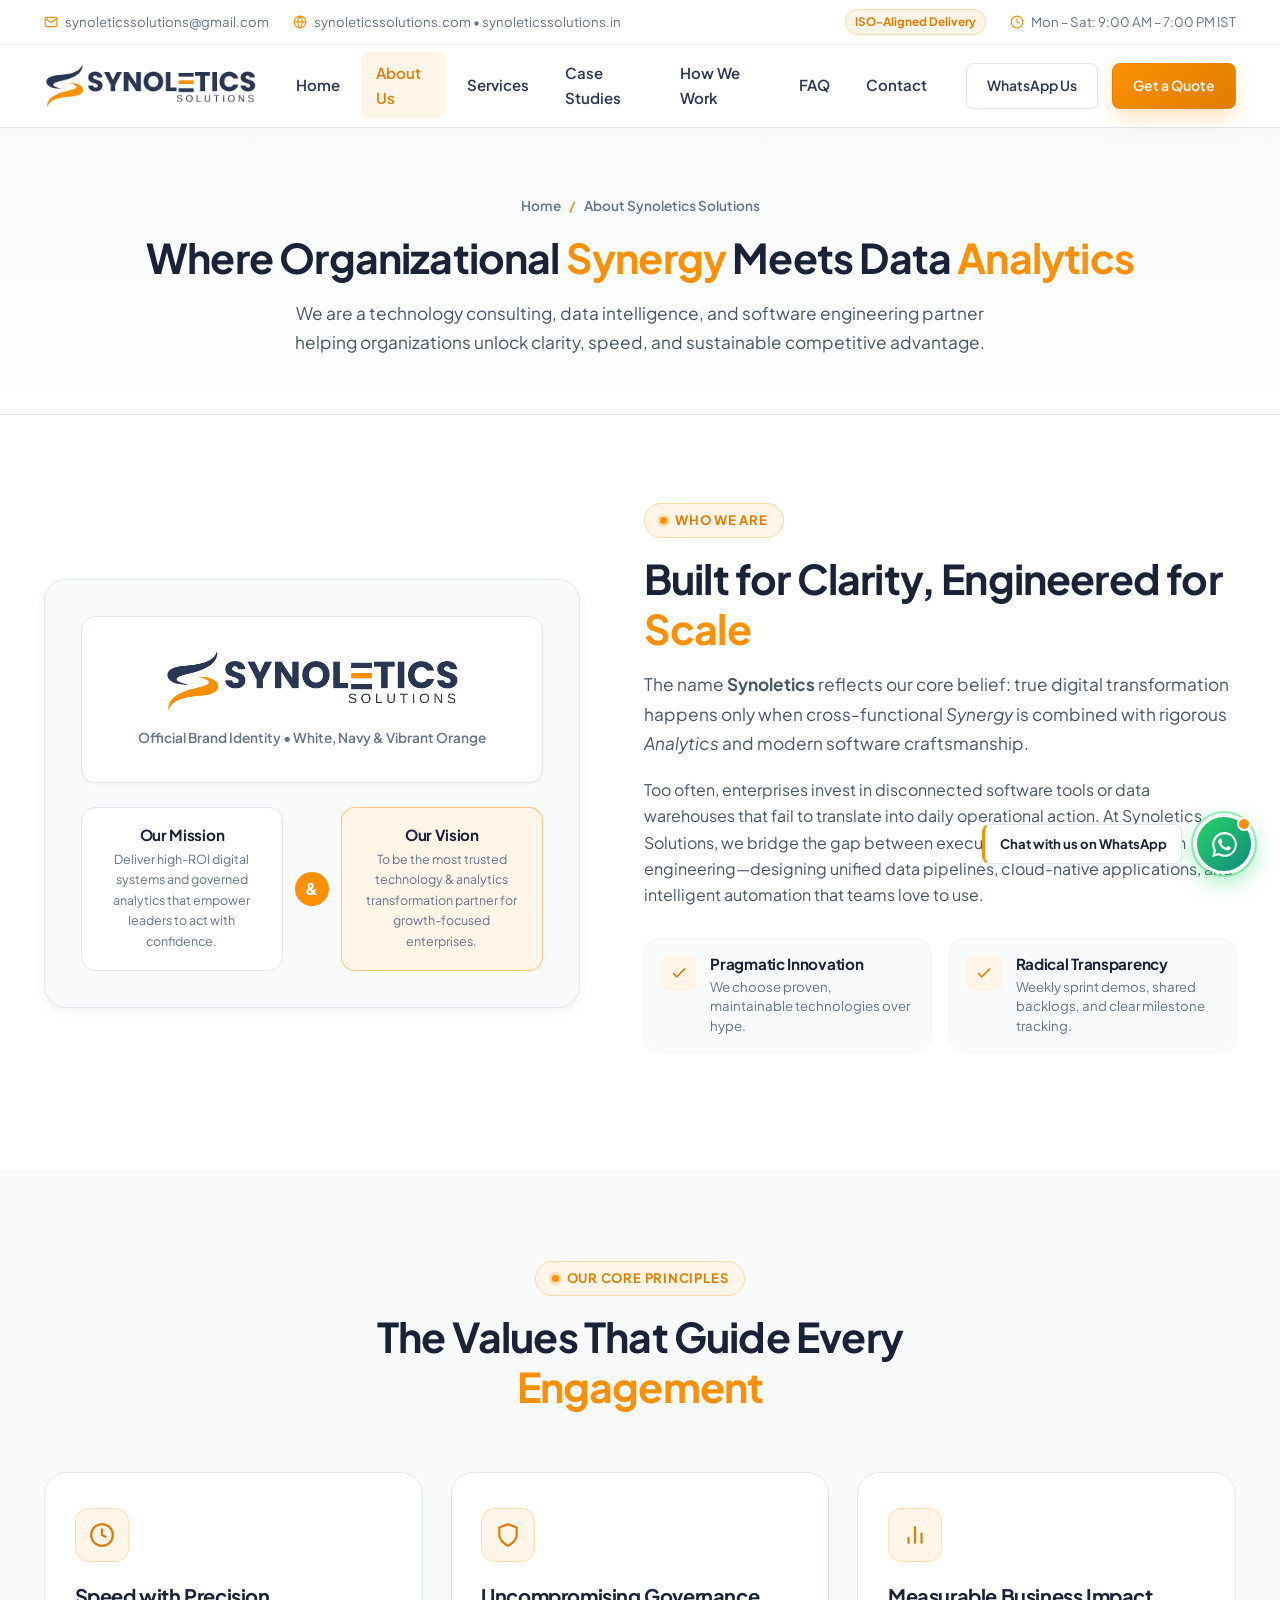
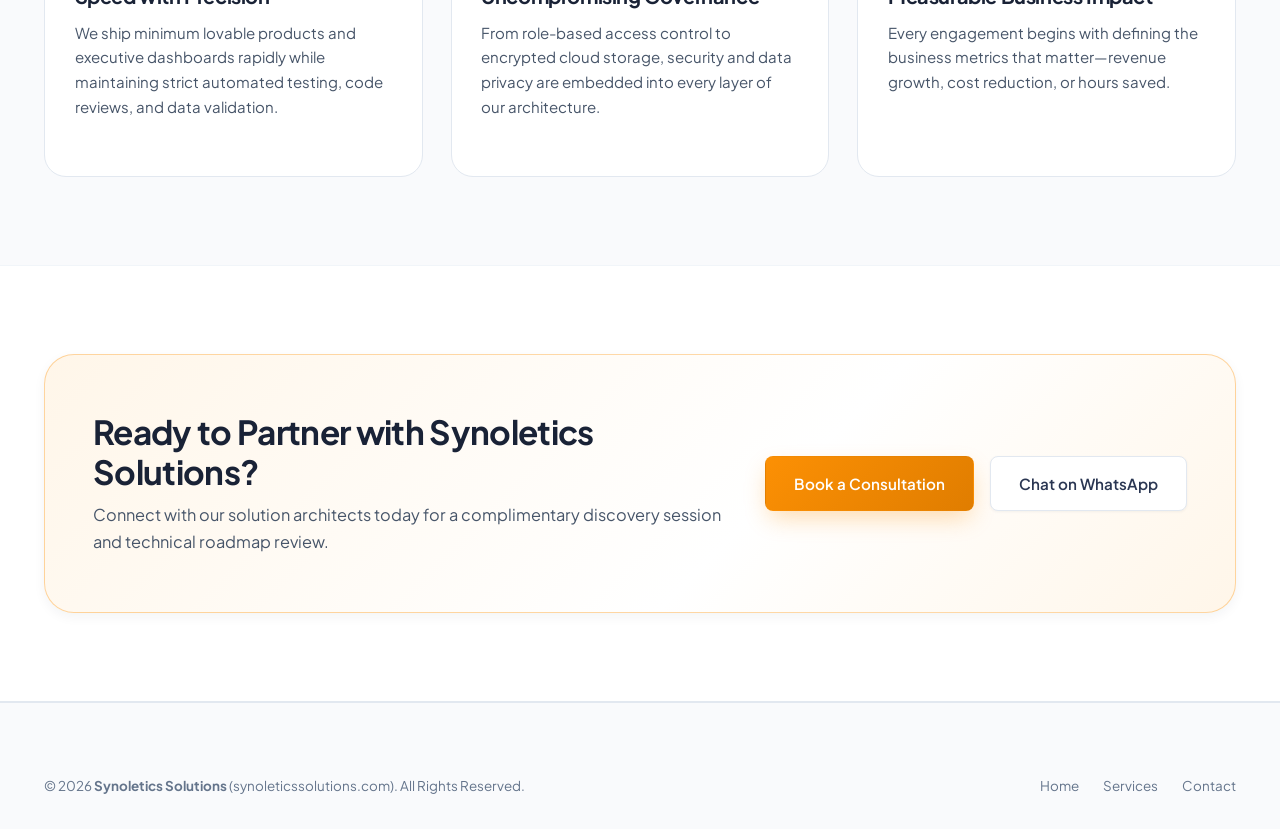
==== about.html @ 790955ee "Initial commits" ====
<!DOCTYPE html>
<html lang="en">
<head>
  <meta charset="UTF-8" />
  <meta name="viewport" content="width=device-width, initial-scale=1.0" />
  <title>About Us | Synoletics Solutions — Synergy Meets Analytics</title>
  <meta name="description" content="Learn about Synoletics Solutions, our mission, vision, core engineering values, and how we partner with enterprises for IT, Cloud, and Data Analytics transformation." />
  <link rel="icon" type="image/png" href="logo/favicon.png" />

  <link rel="preconnect" href="https://fonts.googleapis.com" />
  <link rel="preconnect" href="https://fonts.gstatic.com" crossorigin />
  <link href="https://fonts.googleapis.com/css2?family=Inter:wght@400;500;600;700&family=Plus+Jakarta+Sans:wght@600;700;800&display=swap" rel="stylesheet" />
  <link rel="stylesheet" href="css/styles.css" />
</head>
<body>

  <!-- Top Info Bar -->
  <div class="topbar">
    <div class="container topbar-inner">
      <div class="topbar-left">
        <span class="topbar-item">
          <svg viewBox="0 0 24 24" fill="none" stroke="currentColor" stroke-width="2"><path d="M4 4h16c1.1 0 2 .9 2 2v12c0 1.1-.9 2-2 2H4c-1.1 0-2-.9-2-2V6c0-1.1.9-2 2-2z"/><polyline points="22,6 12,13 2,6"/></svg>
          <a href="mailto:synoleticssolutions@gmail.com">synoleticssolutions@gmail.com</a>
        </span>
        <span class="topbar-item">
          <svg viewBox="0 0 24 24" fill="none" stroke="currentColor" stroke-width="2"><circle cx="12" cy="12" r="10"/><line x1="2" y1="12" x2="22" y2="12"/><path d="M12 2a15.3 15.3 0 0 1 4 10 15.3 15.3 0 0 1-4 10 15.3 15.3 0 0 1-4-10 15.3 15.3 0 0 1 4-10z"/></svg>
          <span>synoleticssolutions.com &bull; synoleticssolutions.in</span>
        </span>
      </div>
      <div class="topbar-right">
        <span class="topbar-badge">ISO-Aligned Delivery</span>
        <span class="topbar-item">
          <svg viewBox="0 0 24 24" fill="none" stroke="currentColor" stroke-width="2"><circle cx="12" cy="12" r="10"/><polyline points="12 6 12 12 16 14"/></svg>
          <span>Mon – Sat: 9:00 AM – 7:00 PM IST</span>
        </span>
      </div>
    </div>
  </div>

  <!-- Sticky Header -->
  <header class="site-header">
    <div class="container navbar">
      <a href="index.html" class="brand-logo" aria-label="Synoletics Solutions Home">
        <img src="logo/logo-cropped.png" alt="Synoletics Solutions Logo" />
      </a>

      <nav class="nav-menu" aria-label="Primary Navigation">
        <a href="index.html" class="nav-link">Home</a>
        <a href="about.html" class="nav-link active">About Us</a>
        <a href="services.html" class="nav-link">Services</a>
        <a href="index.html#solutions" class="nav-link">Case Studies</a>
        <a href="index.html#process" class="nav-link">How We Work</a>
        <a href="index.html#faq" class="nav-link">FAQ</a>
        <a href="contact.html" class="nav-link">Contact</a>
      </nav>

      <div class="nav-actions">
        <a href="#" data-wa-link class="btn btn-secondary btn-sm">WhatsApp Us</a>
        <a href="contact.html" class="btn btn-primary btn-sm">Get a Quote</a>
        <button class="mobile-menu-toggle" aria-label="Toggle Navigation" aria-expanded="false">
          <svg viewBox="0 0 24 24" fill="none" stroke="currentColor" stroke-width="2.2"><line x1="3" y1="6" x2="21" y2="6"/><line x1="3" y1="12" x2="21" y2="12"/><line x1="3" y1="18" x2="21" y2="18"/></svg>
        </button>
      </div>
    </div>
  </header>

  <main>
    <!-- Page Hero -->
    <section class="page-hero">
      <div class="container">
        <div class="breadcrumb">
          <a href="index.html">Home</a>
          <span class="sep">/</span>
          <span>About Synoletics Solutions</span>
        </div>
        <h1 class="section-title">Where Organizational <span class="highlight">Synergy</span> Meets Data <span class="highlight">Analytics</span></h1>
        <p class="section-subtitle" style="max-width: 720px; margin: 0 auto;">
          We are a technology consulting, data intelligence, and software engineering partner helping organizations unlock clarity, speed, and sustainable competitive advantage.
        </p>
      </div>
    </section>

    <!-- Story & Identity -->
    <section class="section">
      <div class="container about-grid">
        <div class="about-visual-box">
          <div class="about-logo-showcase">
            <img src="logo/logo-cropped.png" alt="Synoletics Solutions Official Logo" />
            <div class="about-logo-tagline">Official Brand Identity &bull; White, Navy &amp; Vibrant Orange</div>
          </div>
          <div class="synergy-equation">
            <div class="synergy-card">
              <h4>Our Mission</h4>
              <p>Deliver high-ROI digital systems and governed analytics that empower leaders to act with confidence.</p>
            </div>
            <div class="synergy-plus">&amp;</div>
            <div class="synergy-card orange-border">
              <h4>Our Vision</h4>
              <p>To be the most trusted technology &amp; analytics transformation partner for growth-focused enterprises.</p>
            </div>
          </div>
        </div>

        <div>
          <span class="eyebrow">Who We Are</span>
          <h2 class="section-title">Built for Clarity, Engineered for <span class="highlight">Scale</span></h2>
          <p class="section-subtitle" style="margin-bottom: 1.15rem;">
            The name <strong>Synoletics</strong> reflects our core belief: true digital transformation happens only when cross-functional <em>Synergy</em> is combined with rigorous <em>Analytics</em> and modern software craftsmanship.
          </p>
          <p style="margin-bottom: 1.5rem;">
            Too often, enterprises invest in disconnected software tools or data warehouses that fail to translate into daily operational action. At Synoletics Solutions, we bridge the gap between executive strategy and hands-on engineering—designing unified data pipelines, cloud-native applications, and intelligent automation that teams love to use.
          </p>

          <div class="about-pillars">
            <div class="pillar-item">
              <div class="pillar-icon">
                <svg viewBox="0 0 24 24" fill="none" stroke="currentColor" stroke-width="2.2"><polyline points="20 6 9 17 4 12"/></svg>
              </div>
              <div>
                <h4>Pragmatic Innovation</h4>
                <p>We choose proven, maintainable technologies over hype.</p>
              </div>
            </div>
            <div class="pillar-item">
              <div class="pillar-icon">
                <svg viewBox="0 0 24 24" fill="none" stroke="currentColor" stroke-width="2.2"><polyline points="20 6 9 17 4 12"/></svg>
              </div>
              <div>
                <h4>Radical Transparency</h4>
                <p>Weekly sprint demos, shared backlogs, and clear milestone tracking.</p>
              </div>
            </div>
          </div>
        </div>
      </div>
    </section>

    <!-- Core Values Grid -->
    <section class="section section-alt">
      <div class="container">
        <div class="section-header">
          <span class="eyebrow">Our Core Principles</span>
          <h2 class="section-title">The Values That Guide Every <span class="highlight">Engagement</span></h2>
        </div>

        <div class="services-grid">
          <div class="service-card">
            <div>
              <div class="service-icon">
                <svg viewBox="0 0 24 24" fill="none" stroke="currentColor" stroke-width="2"><circle cx="12" cy="12" r="10"/><polyline points="12 6 12 12 16 14"/></svg>
              </div>
              <h3>Speed with Precision</h3>
              <p>We ship minimum lovable products and executive dashboards rapidly while maintaining strict automated testing, code reviews, and data validation.</p>
            </div>
          </div>

          <div class="service-card">
            <div>
              <div class="service-icon">
                <svg viewBox="0 0 24 24" fill="none" stroke="currentColor" stroke-width="2"><path d="M12 22s8-4 8-10V5l-8-3-8 3v7c0 6 8 10 8 10z"/></svg>
              </div>
              <h3>Uncompromising Governance</h3>
              <p>From role-based access control to encrypted cloud storage, security and data privacy are embedded into every layer of our architecture.</p>
            </div>
          </div>

          <div class="service-card">
            <div>
              <div class="service-icon">
                <svg viewBox="0 0 24 24" fill="none" stroke="currentColor" stroke-width="2"><line x1="18" y1="20" x2="18" y2="10"/><line x1="12" y1="20" x2="12" y2="4"/><line x1="6" y1="20" x2="6" y2="14"/></svg>
              </div>
              <h3>Measurable Business Impact</h3>
              <p>Every engagement begins with defining the business metrics that matter—revenue growth, cost reduction, or hours saved.</p>
            </div>
          </div>
        </div>
      </div>
    </section>

    <!-- CTA Banner -->
    <section class="section">
      <div class="container">
        <div class="cta-banner">
          <div class="cta-banner-content">
            <h2>Ready to Partner with Synoletics Solutions?</h2>
            <p>Connect with our solution architects today for a complimentary discovery session and technical roadmap review.</p>
          </div>
          <div class="cta-banner-buttons">
            <a href="contact.html" class="btn btn-primary">Book a Consultation</a>
            <a href="#" data-wa-link class="btn btn-secondary">Chat on WhatsApp</a>
          </div>
        </div>
      </div>
    </section>
  </main>

  <!-- Footer -->
  <footer class="site-footer">
    <div class="container">
      <div class="footer-bottom" style="padding-top: 0;">
        <div>&copy; 2026 <strong>Synoletics Solutions</strong> (synoleticssolutions.com). All Rights Reserved.</div>
        <div class="footer-bottom-links">
          <a href="index.html">Home</a>
          <a href="services.html">Services</a>
          <a href="contact.html">Contact</a>
        </div>
      </div>
    </div>
  </footer>

  <!-- Floating WhatsApp Widget -->
  <div class="whatsapp-float-wrapper" aria-label="WhatsApp Live Support">
    <div id="waChatCard" class="wa-chat-card" role="dialog" aria-label="Chat with Synoletics Solutions on WhatsApp">
      <div class="wa-card-header">
        <div class="wa-card-brand">
          <div class="wa-avatar">SS</div>
          <div>
            <strong>Synoletics Solutions</strong>
            <span>Typically replies within minutes</span>
          </div>
        </div>
        <button id="waCloseBtn" class="wa-close-btn" type="button" aria-label="Close WhatsApp Popup">&times;</button>
      </div>
      <div class="wa-card-body">
        <div class="wa-msg-bubble">
          Hi there! &#128075; Want to learn more about Synoletics Solutions or discuss a project? Send us a message below!
          <span>Solutions Desk &bull; Online</span>
        </div>
        <div class="wa-quick-input">
          <input id="waQuickInput" type="text" placeholder="Type your message..." aria-label="WhatsApp Message" />
          <button id="waSendBtn" class="wa-send-btn" type="button">Send</button>
        </div>
      </div>
    </div>
    <div class="wa-button-row">
      <span class="wa-tooltip">Chat with us on WhatsApp</span>
      <button id="waFabBtn" class="whatsapp-fab" type="button" aria-label="Open WhatsApp Chat">
        <span class="wa-orange-dot"></span>
        <svg viewBox="0 0 32 32" xmlns="http://www.w3.org/2000/svg">
          <path d="M16.004 3.2c-7.07 0-12.8 5.73-12.8 12.8 0 2.257.59 4.46 1.71 6.404L3.2 28.8l6.56-1.72a12.74 12.74 0 0 0 6.244 1.624h.005c7.068 0 12.795-5.73 12.795-12.8 0-3.42-1.332-6.635-3.75-9.054A12.715 12.715 0 0 0 16.004 3.2zm0 23.344h-.004a10.58 10.58 0 0 1-5.394-1.477l-.387-.23-3.892 1.02 1.038-3.794-.252-.4a10.57 10.57 0 0 1-1.626-5.663c0-5.853 4.763-10.616 10.62-10.616 2.836 0 5.502 1.105 7.506 3.11a10.55 10.55 0 0 1 3.11 7.506c0 5.855-4.764 10.618-10.719 10.544zm5.824-7.95c-.318-.16-1.888-.932-2.18-1.038-.293-.107-.506-.16-.72.16-.212.32-.824 1.038-1.01 1.252-.186.213-.372.24-.69.08-.32-.16-1.347-.496-2.566-1.583-.948-.846-1.588-1.89-1.775-2.21-.186-.32-.02-.492.14-.65.144-.143.32-.373.48-.56.16-.186.212-.32.32-.532.106-.213.053-.4-.027-.56-.08-.16-.72-1.732-.985-2.37-.26-.624-.524-.54-.72-.55l-.612-.01c-.213 0-.56.08-.852.4-.292.32-1.117 1.092-1.117 2.664s1.144 3.09 1.304 3.303c.16.213 2.252 3.438 5.455 4.82.762.33 1.357.526 1.82.673.765.243 1.462.208 2.012.126.614-.092 1.888-.772 2.154-1.518.266-.746.266-1.385.186-1.518-.08-.133-.292-.213-.61-.373z"/>
        </svg>
      </button>
    </div>
  </div>

  <script src="js/main.js"></script>
</body>
</html>
---- css/styles.css ----
/* ==========================================================================
   SYNOLETICS SOLUTIONS — Enterprise Website Stylesheet
   Color Theme: White Dominant (#FFFFFF / #F8FAFC) + Logo Orange (#FC9004)
                + Brand Navy (#2A3652)
   ========================================================================== */

:root {
  /* Brand Colors extracted directly from Synoletics Solutions Logo */
  --brand-orange: #FC9004;
  --brand-orange-dark: #E07D00;
  --brand-orange-deep: #C66B00;
  --brand-orange-light: #FFF6E9;
  --brand-orange-soft: #FFEDD5;
  --brand-orange-glow: rgba(252, 144, 4, 0.18);

  --brand-navy: #2A3652;
  --brand-navy-dark: #192236;
  --brand-navy-light: #3D4D70;

  /* Base White & Neutral Surfaces (White covers major part) */
  --bg-white: #FFFFFF;
  --bg-offwhite: #F9FAFC;
  --bg-warm-white: #FFFCF8;
  --bg-surface: #F3F6FA;

  /* Text Hierarchy */
  --text-heading: #1E293B;
  --text-body: #475569;
  --text-muted: #64748B;
  --text-light: #94A3B8;

  /* Borders & Shadows */
  --border-light: #E2E8F0;
  --border-subtle: #F1F5F9;
  --border-orange: rgba(252, 144, 4, 0.35);

  --shadow-xs: 0 1px 3px rgba(25, 34, 54, 0.05);
  --shadow-sm: 0 4px 12px rgba(25, 34, 54, 0.05);
  --shadow-md: 0 12px 28px -6px rgba(25, 34, 54, 0.08);
  --shadow-lg: 0 20px 44px -10px rgba(25, 34, 54, 0.12);
  --shadow-orange: 0 10px 25px -4px rgba(252, 144, 4, 0.32);

  /* Layout & Radius */
  --container-width: 1240px;
  --radius-sm: 8px;
  --radius-md: 14px;
  --radius-lg: 22px;
  --radius-xl: 30px;
  --radius-full: 9999px;

  /* Transitions */
  --transition-fast: 0.2s cubic-bezier(0.4, 0, 0.2, 1);
  --transition-smooth: 0.35s cubic-bezier(0.16, 1, 0.3, 1);
}

/* ==========================================================================
   1. RESET & BASE TYPOGRAPHY
   ========================================================================== */
*, *::before, *::after {
  box-sizing: border-box;
  margin: 0;
  padding: 0;
}

html {
  scroll-behavior: smooth;
  font-size: 16px;
  -webkit-font-smoothing: antialiased;
  -moz-osx-font-smoothing: grayscale;
}

body {
  font-family: 'Plus Jakarta Sans', 'Inter', -apple-system, BlinkMacSystemFont, 'Segoe UI', Roboto, sans-serif;
  background-color: var(--bg-white);
  color: var(--text-body);
  line-height: 1.65;
  overflow-x: hidden;
}

h1, h2, h3, h4, h5, h6 {
  color: var(--brand-navy-dark);
  font-weight: 700;
  line-height: 1.22;
  letter-spacing: -0.02em;
}

a {
  color: inherit;
  text-decoration: none;
  transition: color var(--transition-fast);
}

ul {
  list-style: none;
}

img {
  max-width: 100%;
  height: auto;
  display: block;
}

button, input, select, textarea {
  font-family: inherit;
  font-size: inherit;
}

.container {
  width: 100%;
  max-width: var(--container-width);
  margin: 0 auto;
  padding: 0 1.5rem;
}

.section {
  padding: 5.5rem 0;
  position: relative;
}

.section-alt {
  background-color: var(--bg-offwhite);
  border-top: 1px solid var(--border-subtle);
  border-bottom: 1px solid var(--border-subtle);
}

.section-warm {
  background: linear-gradient(180deg, var(--bg-white) 0%, var(--bg-warm-white) 50%, var(--bg-white) 100%);
}

/* Section Headers */
.section-header {
  max-width: 720px;
  margin: 0 auto 3.75rem;
  text-align: center;
}

.section-header.left-align {
  margin-left: 0;
  text-align: left;
}

.eyebrow {
  display: inline-flex;
  align-items: center;
  gap: 0.5rem;
  padding: 0.38rem 0.95rem;
  background-color: var(--brand-orange-light);
  color: var(--brand-orange-dark);
  border: 1px solid rgba(252, 144, 4, 0.28);
  border-radius: var(--radius-full);
  font-size: 0.8125rem;
  font-weight: 700;
  text-transform: uppercase;
  letter-spacing: 0.06em;
  margin-bottom: 1rem;
}

.eyebrow::before {
  content: '';
  width: 7px;
  height: 7px;
  border-radius: 50%;
  background-color: var(--brand-orange);
  box-shadow: 0 0 0 3px rgba(252, 144, 4, 0.25);
}

.section-title {
  font-size: clamp(1.85rem, 3.2vw, 2.65rem);
  color: var(--brand-navy-dark);
  margin-bottom: 1rem;
}

.section-title .highlight {
  color: var(--brand-orange);
  position: relative;
  display: inline-block;
}

.section-subtitle {
  font-size: 1.08rem;
  color: var(--text-body);
  line-height: 1.7;
}

/* ==========================================================================
   2. BUTTONS & INTERACTIVE ELEMENTS
   ========================================================================== */
.btn {
  display: inline-flex;
  align-items: center;
  justify-content: center;
  gap: 0.6rem;
  padding: 0.875rem 1.75rem;
  font-size: 0.95rem;
  font-weight: 600;
  border-radius: var(--radius-sm);
  border: 1.5px solid transparent;
  cursor: pointer;
  transition: all var(--transition-fast);
  white-space: nowrap;
}

.btn svg {
  width: 18px;
  height: 18px;
  transition: transform var(--transition-fast);
}

.btn:hover svg {
  transform: translateX(3px);
}

.btn-primary {
  background: linear-gradient(135deg, var(--brand-orange) 0%, var(--brand-orange-dark) 100%);
  color: #FFFFFF;
  box-shadow: var(--shadow-orange);
}

.btn-primary:hover {
  background: linear-gradient(135deg, var(--brand-orange-dark) 0%, var(--brand-orange-deep) 100%);
  transform: translateY(-2px);
  box-shadow: 0 14px 28px -5px rgba(252, 144, 4, 0.42);
}

.btn-secondary {
  background-color: var(--bg-white);
  color: var(--brand-navy);
  border-color: var(--border-light);
  box-shadow: var(--shadow-xs);
}

.btn-secondary:hover {
  border-color: var(--brand-orange);
  color: var(--brand-orange-dark);
  background-color: var(--brand-orange-light);
  transform: translateY(-2px);
}

.btn-navy {
  background-color: var(--brand-navy);
  color: #FFFFFF;
}

.btn-navy:hover {
  background-color: var(--brand-navy-dark);
  transform: translateY(-2px);
  box-shadow: var(--shadow-md);
}

.btn-outline-orange {
  background-color: transparent;
  color: var(--brand-orange-dark);
  border-color: var(--brand-orange);
}

.btn-outline-orange:hover {
  background-color: var(--brand-orange);
  color: #FFFFFF;
}

.btn-sm {
  padding: 0.65rem 1.25rem;
  font-size: 0.875rem;
}

/* ==========================================================================
   3. TOP INFO BAR & STICKY NAVBAR
   ========================================================================== */
.topbar {
  background-color: var(--bg-white);
  border-bottom: 1px solid var(--border-subtle);
  font-size: 0.825rem;
  color: var(--text-muted);
  padding: 0.55rem 0;
}

.topbar-inner {
  display: flex;
  align-items: center;
  justify-content: space-between;
  flex-wrap: wrap;
  gap: 0.75rem;
}

.topbar-left, .topbar-right {
  display: flex;
  align-items: center;
  gap: 1.5rem;
}

.topbar-item {
  display: inline-flex;
  align-items: center;
  gap: 0.45rem;
}

.topbar-item svg {
  width: 14px;
  height: 14px;
  color: var(--brand-orange);
  flex-shrink: 0;
}

.topbar-item a:hover {
  color: var(--brand-orange-dark);
}

.topbar-badge {
  background-color: var(--brand-orange-light);
  color: var(--brand-orange-dark);
  font-weight: 700;
  font-size: 0.73rem;
  padding: 0.15rem 0.55rem;
  border-radius: var(--radius-full);
  border: 1px solid rgba(252, 144, 4, 0.25);
}

/* Main Header */
.site-header {
  position: sticky;
  top: 0;
  z-index: 1000;
  background-color: rgba(255, 255, 255, 0.94);
  backdrop-filter: blur(14px);
  -webkit-backdrop-filter: blur(14px);
  border-bottom: 1px solid var(--border-light);
  transition: all var(--transition-fast);
}

.site-header.scrolled {
  box-shadow: var(--shadow-sm);
  background-color: rgba(255, 255, 255, 0.98);
}

.navbar {
  display: flex;
  align-items: center;
  justify-content: space-between;
  height: 82px;
  gap: 1.5rem;
}

.brand-logo {
  display: inline-flex;
  align-items: center;
  flex-shrink: 0;
}

.brand-logo img {
  height: 46px;
  width: auto;
  object-fit: contain;
}

.nav-menu {
  display: flex;
  align-items: center;
  gap: 0.35rem;
}

.nav-link {
  padding: 0.55rem 0.95rem;
  font-size: 0.94rem;
  font-weight: 600;
  color: var(--brand-navy);
  border-radius: var(--radius-sm);
  position: relative;
  transition: all var(--transition-fast);
}

.nav-link:hover,
.nav-link.active {
  color: var(--brand-orange-dark);
  background-color: var(--brand-orange-light);
}

.nav-actions {
  display: flex;
  align-items: center;
  gap: 0.85rem;
}

.mobile-menu-toggle {
  display: none;
  background: var(--bg-offwhite);
  border: 1px solid var(--border-light);
  border-radius: var(--radius-sm);
  padding: 0.55rem;
  cursor: pointer;
  color: var(--brand-navy);
}

.mobile-menu-toggle svg {
  width: 24px;
  height: 24px;
  display: block;
}

/* ==========================================================================
   4. HERO SECTION (WHITE MAJOR + ORANGE ACCENTS)
   ========================================================================== */
.hero {
  position: relative;
  padding: 4.75rem 0 5.5rem;
  background-color: var(--bg-white);
  overflow: hidden;
}

/* Subtle architectural grid and warm orange glow on white canvas */
.hero::before {
  content: '';
  position: absolute;
  top: -140px;
  right: -120px;
  width: 580px;
  height: 580px;
  border-radius: 50%;
  background: radial-gradient(circle, rgba(252, 144, 4, 0.11) 0%, rgba(252, 144, 4, 0.03) 48%, transparent 70%);
  pointer-events: none;
}

.hero::after {
  content: '';
  position: absolute;
  bottom: -160px;
  left: -120px;
  width: 480px;
  height: 480px;
  border-radius: 50%;
  background: radial-gradient(circle, rgba(42, 54, 82, 0.04) 0%, transparent 70%);
  pointer-events: none;
}

.hero-grid {
  display: grid;
  grid-template-columns: 1.08fr 0.92fr;
  gap: 3.5rem;
  align-items: center;
  position: relative;
  z-index: 1;
}

.hero-title {
  font-size: clamp(2.25rem, 4.2vw, 3.45rem);
  font-weight: 800;
  color: var(--brand-navy-dark);
  line-height: 1.15;
  margin-bottom: 1.35rem;
}

.hero-title .text-orange {
  color: var(--brand-orange);
  position: relative;
}

.hero-title .text-orange::after {
  content: '';
  position: absolute;
  left: 0;
  bottom: 4px;
  width: 100%;
  height: 8px;
  background-color: rgba(252, 144, 4, 0.18);
  z-index: -1;
  border-radius: 4px;
}

.hero-description {
  font-size: 1.125rem;
  color: var(--text-body);
  margin-bottom: 2rem;
  max-width: 590px;
}

.hero-cta-group {
  display: flex;
  align-items: center;
  flex-wrap: wrap;
  gap: 1rem;
  margin-bottom: 2.5rem;
}

.hero-trust-row {
  display: grid;
  grid-template-columns: repeat(3, 1fr);
  gap: 1.25rem;
  padding-top: 1.85rem;
  border-top: 1px solid var(--border-light);
}

.hero-stat-item {
  display: flex;
  flex-direction: column;
}

.hero-stat-number {
  font-size: 1.65rem;
  font-weight: 800;
  color: var(--brand-navy-dark);
  line-height: 1.2;
}

.hero-stat-number span {
  color: var(--brand-orange);
}

.hero-stat-label {
  font-size: 0.83rem;
  color: var(--text-muted);
  font-weight: 500;
  margin-top: 0.2rem;
}

/* Hero Visual Showcase (Interactive Enterprise Analytics Card) */
.hero-visual {
  position: relative;
}

.dashboard-showcase {
  background: var(--bg-white);
  border: 1px solid var(--border-light);
  border-radius: var(--radius-lg);
  padding: 1.6rem;
  box-shadow: var(--shadow-lg);
  position: relative;
}

.dashboard-showcase::before {
  content: '';
  position: absolute;
  top: 0;
  left: 24px;
  right: 24px;
  height: 4px;
  background: linear-gradient(90deg, var(--brand-orange), var(--brand-navy));
  border-radius: 0 0 4px 4px;
}

.dash-header {
  display: flex;
  align-items: center;
  justify-content: space-between;
  padding-bottom: 1.1rem;
  margin-bottom: 1.25rem;
  border-bottom: 1px solid var(--border-subtle);
}

.dash-window-dots {
  display: flex;
  align-items: center;
  gap: 6px;
}

.dash-window-dots span {
  width: 10px;
  height: 10px;
  border-radius: 50%;
}

.dash-window-dots span:nth-child(1) { background: #FC9004; }
.dash-window-dots span:nth-child(2) { background: #CBD5E1; }
.dash-window-dots span:nth-child(3) { background: #2A3652; }

.dash-status {
  display: inline-flex;
  align-items: center;
  gap: 0.4rem;
  font-size: 0.76rem;
  font-weight: 600;
  color: #15803D;
  background: #F0FDF4;
  border: 1px solid #BBF7D0;
  padding: 0.22rem 0.65rem;
  border-radius: var(--radius-full);
}

.dash-status::before {
  content: '';
  width: 6px;
  height: 6px;
  border-radius: 50%;
  background: #22C55E;
}

.dash-kpi-grid {
  display: grid;
  grid-template-columns: repeat(2, 1fr);
  gap: 0.9rem;
  margin-bottom: 1.2rem;
}

.dash-kpi-card {
  background: var(--bg-offwhite);
  border: 1px solid var(--border-subtle);
  border-radius: var(--radius-md);
  padding: 1rem;
  transition: border-color var(--transition-fast);
}

.dash-kpi-card:hover {
  border-color: var(--brand-orange);
}

.dash-kpi-label {
  font-size: 0.76rem;
  color: var(--text-muted);
  font-weight: 600;
  margin-bottom: 0.35rem;
}

.dash-kpi-val {
  font-size: 1.35rem;
  font-weight: 800;
  color: var(--brand-navy-dark);
  display: flex;
  align-items: baseline;
  justify-content: space-between;
}

.dash-kpi-trend {
  font-size: 0.75rem;
  font-weight: 700;
  color: var(--brand-orange-dark);
  background: var(--brand-orange-light);
  padding: 0.15rem 0.45rem;
  border-radius: 6px;
}

.dash-chart-box {
  background: var(--bg-offwhite);
  border: 1px solid var(--border-subtle);
  border-radius: var(--radius-md);
  padding: 1.15rem;
  margin-bottom: 1rem;
}

.dash-chart-top {
  display: flex;
  justify-content: space-between;
  align-items: center;
  margin-bottom: 0.9rem;
}

.dash-chart-title {
  font-size: 0.84rem;
  font-weight: 700;
  color: var(--brand-navy);
}

.dash-bars {
  display: grid;
  grid-template-columns: repeat(7, 1fr);
  gap: 0.55rem;
  align-items: end;
  height: 112px;
  padding-top: 0.5rem;
}

.dash-bar-col {
  display: flex;
  flex-direction: column;
  align-items: center;
  gap: 0.35rem;
  height: 100%;
  justify-content: flex-end;
}

.dash-bar {
  width: 100%;
  border-radius: 6px 6px 2px 2px;
  background: #DCE3EE;
  transition: height 0.6s ease, background 0.3s ease;
}

.dash-bar.active {
  background: linear-gradient(180deg, var(--brand-orange) 0%, var(--brand-orange-dark) 100%);
  box-shadow: 0 4px 12px rgba(252, 144, 4, 0.3);
}

.dash-bar.navy {
  background: var(--brand-navy);
}

.dash-bar-day {
  font-size: 0.68rem;
  color: var(--text-muted);
  font-weight: 600;
}

.dash-modules {
  display: flex;
  gap: 0.6rem;
  flex-wrap: wrap;
}

.dash-pill {
  display: inline-flex;
  align-items: center;
  gap: 0.4rem;
  font-size: 0.76rem;
  font-weight: 600;
  padding: 0.38rem 0.75rem;
  border-radius: var(--radius-full);
  background: var(--bg-white);
  border: 1px solid var(--border-light);
  color: var(--brand-navy);
}

.dash-pill span {
  width: 7px;
  height: 7px;
  border-radius: 50%;
  background: var(--brand-orange);
}

/* Floating Accent Badge on Hero Card */
.hero-floating-badge {
  position: absolute;
  bottom: -18px;
  left: -22px;
  background: var(--bg-white);
  border: 1px solid var(--border-light);
  border-left: 4px solid var(--brand-orange);
  border-radius: var(--radius-md);
  padding: 0.85rem 1.15rem;
  box-shadow: var(--shadow-md);
  display: flex;
  align-items: center;
  gap: 0.8rem;
}

.hero-floating-icon {
  width: 40px;
  height: 40px;
  border-radius: 10px;
  background: var(--brand-orange-light);
  color: var(--brand-orange-dark);
  display: flex;
  align-items: center;
  justify-content: center;
  flex-shrink: 0;
}

.hero-floating-icon svg {
  width: 21px;
  height: 21px;
}

.hero-floating-text strong {
  display: block;
  font-size: 0.86rem;
  color: var(--brand-navy-dark);
}

.hero-floating-text span {
  font-size: 0.75rem;
  color: var(--text-muted);
}

/* ==========================================================================
   5. CAPABILITIES STRIP / TRUST BAR
   ========================================================================== */
.capabilities-bar {
  background-color: var(--bg-offwhite);
  border-top: 1px solid var(--border-light);
  border-bottom: 1px solid var(--border-light);
  padding: 1.65rem 0;
}

.capabilities-inner {
  display: flex;
  align-items: center;
  justify-content: space-between;
  flex-wrap: wrap;
  gap: 1.25rem;
}

.capabilities-label {
  font-size: 0.82rem;
  font-weight: 700;
  text-transform: uppercase;
  letter-spacing: 0.06em;
  color: var(--text-muted);
}

.capabilities-list {
  display: flex;
  align-items: center;
  flex-wrap: wrap;
  gap: 1.5rem;
}

.capability-chip {
  display: inline-flex;
  align-items: center;
  gap: 0.5rem;
  font-size: 0.9rem;
  font-weight: 600;
  color: var(--brand-navy);
}

.capability-chip svg {
  width: 17px;
  height: 17px;
  color: var(--brand-orange);
}

/* ==========================================================================
   6. ABOUT SECTION
   ========================================================================== */
.about-grid {
  display: grid;
  grid-template-columns: 0.95fr 1.05fr;
  gap: 4rem;
  align-items: center;
}

.about-visual-box {
  position: relative;
  background: var(--bg-offwhite);
  border: 1px solid var(--border-light);
  border-radius: var(--radius-lg);
  padding: 2.25rem;
  box-shadow: var(--shadow-sm);
}

.about-logo-showcase {
  background: var(--bg-white);
  border: 1px solid var(--border-light);
  border-radius: var(--radius-md);
  padding: 2rem;
  text-align: center;
  margin-bottom: 1.5rem;
  box-shadow: var(--shadow-xs);
}

.about-logo-showcase img {
  max-height: 64px;
  margin: 0 auto 0.9rem;
}

.about-logo-tagline {
  font-size: 0.85rem;
  font-weight: 600;
  color: var(--text-muted);
}

.synergy-equation {
  display: grid;
  grid-template-columns: 1fr auto 1fr;
  gap: 0.75rem;
  align-items: center;
}

.synergy-card {
  background: var(--bg-white);
  border: 1px solid var(--border-light);
  border-radius: var(--radius-md);
  padding: 1.15rem;
  text-align: center;
}

.synergy-card.orange-border {
  border-color: rgba(252, 144, 4, 0.45);
  background: var(--brand-orange-light);
}

.synergy-card h4 {
  font-size: 0.95rem;
  margin-bottom: 0.25rem;
}

.synergy-card p {
  font-size: 0.78rem;
  color: var(--text-muted);
}

.synergy-plus {
  width: 34px;
  height: 34px;
  border-radius: 50%;
  background: var(--brand-orange);
  color: #FFFFFF;
  font-weight: 800;
  display: flex;
  align-items: center;
  justify-content: center;
}

.about-pillars {
  display: grid;
  grid-template-columns: repeat(2, 1fr);
  gap: 1.15rem;
  margin: 1.85rem 0 2rem;
}

.pillar-item {
  display: flex;
  align-items: flex-start;
  gap: 0.85rem;
  padding: 1rem;
  border-radius: var(--radius-md);
  background: var(--bg-offwhite);
  border: 1px solid var(--border-subtle);
}

.pillar-icon {
  width: 36px;
  height: 36px;
  border-radius: 8px;
  background: var(--brand-orange-light);
  color: var(--brand-orange-dark);
  display: flex;
  align-items: center;
  justify-content: center;
  flex-shrink: 0;
}

.pillar-icon svg {
  width: 18px;
  height: 18px;
}

.pillar-item h4 {
  font-size: 0.95rem;
  margin-bottom: 0.2rem;
}

.pillar-item p {
  font-size: 0.83rem;
  color: var(--text-muted);
  line-height: 1.45;
}

/* ==========================================================================
   7. SERVICES GRID
   ========================================================================== */
.services-grid {
  display: grid;
  grid-template-columns: repeat(3, 1fr);
  gap: 1.75rem;
}

.service-card {
  background-color: var(--bg-white);
  border: 1px solid var(--border-light);
  border-radius: var(--radius-lg);
  padding: 2.15rem 1.85rem;
  transition: all var(--transition-smooth);
  display: flex;
  flex-direction: column;
  justify-content: space-between;
  position: relative;
  overflow: hidden;
}

.service-card::before {
  content: '';
  position: absolute;
  top: 0;
  left: 0;
  width: 100%;
  height: 3px;
  background: var(--brand-orange);
  transform: scaleX(0);
  transform-origin: left;
  transition: transform var(--transition-smooth);
}

.service-card:hover {
  transform: translateY(-6px);
  box-shadow: var(--shadow-md);
  border-color: rgba(252, 144, 4, 0.4);
}

.service-card:hover::before {
  transform: scaleX(1);
}

.service-icon {
  width: 54px;
  height: 54px;
  border-radius: 14px;
  background-color: var(--brand-orange-light);
  color: var(--brand-orange-dark);
  border: 1px solid rgba(252, 144, 4, 0.22);
  display: flex;
  align-items: center;
  justify-content: center;
  margin-bottom: 1.4rem;
  transition: all var(--transition-fast);
}

.service-card:hover .service-icon {
  background-color: var(--brand-orange);
  color: #FFFFFF;
}

.service-icon svg {
  width: 26px;
  height: 26px;
}

.service-card h3 {
  font-size: 1.25rem;
  margin-bottom: 0.75rem;
  color: var(--brand-navy-dark);
}

.service-card p {
  font-size: 0.94rem;
  color: var(--text-body);
  margin-bottom: 1.35rem;
}

.service-features {
  margin-bottom: 1.5rem;
  border-top: 1px solid var(--border-subtle);
  padding-top: 1rem;
}

.service-features li {
  display: flex;
  align-items: center;
  gap: 0.55rem;
  font-size: 0.85rem;
  color: var(--text-body);
  margin-bottom: 0.45rem;
  font-weight: 500;
}

.service-features li svg {
  width: 15px;
  height: 15px;
  color: var(--brand-orange);
  flex-shrink: 0;
}

.service-link {
  display: inline-flex;
  align-items: center;
  gap: 0.4rem;
  font-size: 0.88rem;
  font-weight: 700;
  color: var(--brand-orange-dark);
}

.service-link svg {
  width: 16px;
  height: 16px;
  transition: transform var(--transition-fast);
}

.service-card:hover .service-link svg {
  transform: translateX(4px);
}

/* ==========================================================================
   8. PROCESS / HOW WE WORK (4 STEPS)
   ========================================================================== */
.process-grid {
  display: grid;
  grid-template-columns: repeat(4, 1fr);
  gap: 1.5rem;
  position: relative;
}

.process-step {
  background: var(--bg-white);
  border: 1px solid var(--border-light);
  border-radius: var(--radius-lg);
  padding: 1.85rem 1.5rem;
  position: relative;
  transition: all var(--transition-fast);
}

.process-step:hover {
  border-color: var(--brand-orange);
  box-shadow: var(--shadow-sm);
}

.step-number {
  display: inline-flex;
  align-items: center;
  justify-content: center;
  width: 42px;
  height: 42px;
  border-radius: 50%;
  background: var(--brand-orange-light);
  color: var(--brand-orange-dark);
  border: 1.5px solid var(--brand-orange);
  font-weight: 800;
  font-size: 0.95rem;
  margin-bottom: 1.15rem;
}

.process-step h3 {
  font-size: 1.12rem;
  margin-bottom: 0.6rem;
}

.process-step p {
  font-size: 0.89rem;
  color: var(--text-muted);
}

/* ==========================================================================
   9. PORTFOLIO / SOLUTIONS CASE STUDIES
   ========================================================================== */
.filter-tabs {
  display: flex;
  justify-content: center;
  flex-wrap: wrap;
  gap: 0.65rem;
  margin-bottom: 2.75rem;
}

.filter-btn {
  padding: 0.55rem 1.25rem;
  border-radius: var(--radius-full);
  border: 1px solid var(--border-light);
  background: var(--bg-white);
  color: var(--text-body);
  font-size: 0.88rem;
  font-weight: 600;
  cursor: pointer;
  transition: all var(--transition-fast);
}

.filter-btn:hover,
.filter-btn.active {
  background: var(--brand-orange);
  color: #FFFFFF;
  border-color: var(--brand-orange);
  box-shadow: 0 4px 14px rgba(252, 144, 4, 0.28);
}

.portfolio-grid {
  display: grid;
  grid-template-columns: repeat(3, 1fr);
  gap: 1.75rem;
}

.case-card {
  background: var(--bg-white);
  border: 1px solid var(--border-light);
  border-radius: var(--radius-lg);
  overflow: hidden;
  display: flex;
  flex-direction: column;
  transition: all var(--transition-smooth);
}

.case-card:hover {
  transform: translateY(-5px);
  box-shadow: var(--shadow-md);
  border-color: rgba(252, 144, 4, 0.35);
}

.case-visual {
  height: 185px;
  padding: 1.5rem;
  background: linear-gradient(135deg, var(--bg-offwhite) 0%, var(--brand-orange-light) 100%);
  border-bottom: 1px solid var(--border-subtle);
  display: flex;
  flex-direction: column;
  justify-content: space-between;
  position: relative;
}

.case-tag {
  align-self: flex-start;
  background: var(--bg-white);
  color: var(--brand-orange-dark);
  border: 1px solid rgba(252, 144, 4, 0.3);
  font-size: 0.74rem;
  font-weight: 700;
  text-transform: uppercase;
  letter-spacing: 0.05em;
  padding: 0.25rem 0.7rem;
  border-radius: var(--radius-full);
}

.case-metric-highlight {
  background: var(--bg-white);
  border-radius: var(--radius-md);
  padding: 0.85rem 1rem;
  border-left: 4px solid var(--brand-orange);
  box-shadow: var(--shadow-xs);
}

.case-metric-highlight strong {
  font-size: 1.35rem;
  color: var(--brand-navy-dark);
  display: block;
  line-height: 1.1;
}

.case-metric-highlight span {
  font-size: 0.76rem;
  color: var(--text-muted);
}

.case-body {
  padding: 1.65rem;
  flex: 1;
  display: flex;
  flex-direction: column;
  justify-content: space-between;
}

.case-body h3 {
  font-size: 1.18rem;
  margin-bottom: 0.65rem;
}

.case-body p {
  font-size: 0.9rem;
  color: var(--text-body);
  margin-bottom: 1.25rem;
}

.case-tech-stack {
  display: flex;
  flex-wrap: wrap;
  gap: 0.45rem;
}

.case-tech-stack span {
  font-size: 0.75rem;
  font-weight: 600;
  background: var(--bg-offwhite);
  color: var(--brand-navy);
  padding: 0.22rem 0.6rem;
  border-radius: 6px;
  border: 1px solid var(--border-light);
}

/* ==========================================================================
   10. WHY CHOOSE US & METRICS BAND
   ========================================================================== */
.metrics-band {
  background: var(--bg-white);
  border: 1.5px solid rgba(252, 144, 4, 0.3);
  border-radius: var(--radius-xl);
  padding: 2.75rem 2.25rem;
  box-shadow: var(--shadow-md);
  margin-bottom: 4rem;
  position: relative;
  overflow: hidden;
}

.metrics-band::before {
  content: '';
  position: absolute;
  top: 0;
  left: 0;
  width: 6px;
  height: 100%;
  background: var(--brand-orange);
}

.metrics-grid {
  display: grid;
  grid-template-columns: repeat(4, 1fr);
  gap: 1.5rem;
  text-align: center;
}

.metric-box {
  padding: 0.5rem;
  border-right: 1px solid var(--border-light);
}

.metric-box:last-child {
  border-right: none;
}

.metric-value {
  font-size: clamp(2rem, 3.2vw, 2.75rem);
  font-weight: 800;
  color: var(--brand-navy-dark);
  line-height: 1.1;
  margin-bottom: 0.35rem;
}

.metric-value .accent {
  color: var(--brand-orange);
}

.metric-title {
  font-size: 0.92rem;
  font-weight: 700;
  color: var(--brand-navy);
}

.metric-desc {
  font-size: 0.79rem;
  color: var(--text-muted);
  margin-top: 0.15rem;
}

/* Testimonials Grid */
.testimonials-grid {
  display: grid;
  grid-template-columns: repeat(3, 1fr);
  gap: 1.75rem;
}

.testimonial-card {
  background: var(--bg-white);
  border: 1px solid var(--border-light);
  border-radius: var(--radius-lg);
  padding: 2rem;
  display: flex;
  flex-direction: column;
  justify-content: space-between;
  box-shadow: var(--shadow-xs);
}

.stars {
  color: var(--brand-orange);
  display: flex;
  gap: 0.2rem;
  margin-bottom: 1rem;
}

.stars svg {
  width: 17px;
  height: 17px;
  fill: currentColor;
}

.testimonial-quote {
  font-size: 0.95rem;
  color: var(--text-body);
  font-style: italic;
  margin-bottom: 1.5rem;
}

.testimonial-author {
  display: flex;
  align-items: center;
  gap: 0.85rem;
  border-top: 1px solid var(--border-subtle);
  padding-top: 1rem;
}

.author-avatar {
  width: 44px;
  height: 44px;
  border-radius: 50%;
  background: var(--brand-orange-light);
  color: var(--brand-orange-dark);
  border: 1px solid rgba(252, 144, 4, 0.35);
  font-weight: 800;
  font-size: 0.9rem;
  display: flex;
  align-items: center;
  justify-content: center;
}

.author-info strong {
  display: block;
  font-size: 0.92rem;
  color: var(--brand-navy-dark);
}

.author-info span {
  font-size: 0.79rem;
  color: var(--text-muted);
}

/* ==========================================================================
   11. FAQ ACCORDION
   ========================================================================== */
.faq-container {
  max-width: 840px;
  margin: 0 auto;
}

.faq-item {
  background: var(--bg-white);
  border: 1px solid var(--border-light);
  border-radius: var(--radius-md);
  margin-bottom: 0.9rem;
  overflow: hidden;
  transition: border-color var(--transition-fast);
}

.faq-item.active {
  border-color: var(--brand-orange);
  box-shadow: var(--shadow-xs);
}

.faq-question {
  width: 100%;
  background: none;
  border: none;
  padding: 1.25rem 1.5rem;
  text-align: left;
  font-size: 1.02rem;
  font-weight: 700;
  color: var(--brand-navy-dark);
  display: flex;
  align-items: center;
  justify-content: space-between;
  gap: 1rem;
  cursor: pointer;
}

.faq-icon {
  width: 28px;
  height: 28px;
  border-radius: 50%;
  background: var(--bg-offwhite);
  color: var(--brand-navy);
  display: flex;
  align-items: center;
  justify-content: center;
  flex-shrink: 0;
  transition: all var(--transition-fast);
}

.faq-item.active .faq-icon {
  background: var(--brand-orange);
  color: #FFFFFF;
  transform: rotate(180deg);
}

.faq-answer {
  max-height: 0;
  overflow: hidden;
  transition: max-height 0.32s ease;
}

.faq-answer-inner {
  padding: 0 1.5rem 1.35rem;
  font-size: 0.94rem;
  color: var(--text-body);
  border-top: 1px solid var(--border-subtle);
  padding-top: 1rem;
}

/* ==========================================================================
   12. CONTACT SECTION & FORM
   ========================================================================== */
.contact-wrapper {
  display: grid;
  grid-template-columns: 0.9fr 1.1fr;
  gap: 3rem;
  align-items: start;
}

.contact-info-panel {
  background: var(--bg-offwhite);
  border: 1px solid var(--border-light);
  border-radius: var(--radius-lg);
  padding: 2.25rem;
}

.contact-info-panel h3 {
  font-size: 1.45rem;
  margin-bottom: 0.65rem;
}

.contact-info-panel > p {
  font-size: 0.94rem;
  color: var(--text-body);
  margin-bottom: 1.75rem;
}

.contact-cards-list {
  display: flex;
  flex-direction: column;
  gap: 1rem;
  margin-bottom: 1.85rem;
}

.contact-card-item {
  display: flex;
  align-items: flex-start;
  gap: 1rem;
  background: var(--bg-white);
  border: 1px solid var(--border-light);
  border-radius: var(--radius-md);
  padding: 1.1rem 1.2rem;
  transition: border-color var(--transition-fast);
}

.contact-card-item:hover {
  border-color: var(--brand-orange);
}

.contact-card-icon {
  width: 42px;
  height: 42px;
  border-radius: 10px;
  background: var(--brand-orange-light);
  color: var(--brand-orange-dark);
  display: flex;
  align-items: center;
  justify-content: center;
  flex-shrink: 0;
}

.contact-card-icon svg {
  width: 20px;
  height: 20px;
}

.contact-card-text span {
  display: block;
  font-size: 0.76rem;
  font-weight: 700;
  text-transform: uppercase;
  letter-spacing: 0.05em;
  color: var(--text-muted);
}

.contact-card-text strong,
.contact-card-text a {
  font-size: 0.96rem;
  font-weight: 700;
  color: var(--brand-navy-dark);
}

.contact-card-text a:hover {
  color: var(--brand-orange-dark);
}

/* Contact Form Box */
.contact-form-box {
  background: var(--bg-white);
  border: 1px solid var(--border-light);
  border-radius: var(--radius-lg);
  padding: 2.5rem;
  box-shadow: var(--shadow-md);
  position: relative;
}

.contact-form-box::before {
  content: '';
  position: absolute;
  top: 0;
  left: 0;
  right: 0;
  height: 4px;
  background: linear-gradient(90deg, var(--brand-orange), var(--brand-navy));
  border-radius: var(--radius-lg) var(--radius-lg) 0 0;
}

.form-row {
  display: grid;
  grid-template-columns: repeat(2, 1fr);
  gap: 1.15rem;
  margin-bottom: 1.15rem;
}

.form-group {
  margin-bottom: 1.15rem;
}

.form-row .form-group {
  margin-bottom: 0;
}

.form-label {
  display: block;
  font-size: 0.85rem;
  font-weight: 700;
  color: var(--brand-navy-dark);
  margin-bottom: 0.45rem;
}

.form-label span {
  color: var(--brand-orange);
}

.form-control {
  width: 100%;
  padding: 0.8rem 1rem;
  border: 1.5px solid var(--border-light);
  border-radius: var(--radius-sm);
  background-color: var(--bg-offwhite);
  color: var(--text-heading);
  transition: all var(--transition-fast);
}

.form-control:focus {
  outline: none;
  border-color: var(--brand-orange);
  background-color: var(--bg-white);
  box-shadow: 0 0 0 3px rgba(252, 144, 4, 0.14);
}

textarea.form-control {
  min-height: 120px;
  resize: vertical;
}

.form-actions-row {
  display: flex;
  align-items: center;
  gap: 1rem;
  flex-wrap: wrap;
}

.form-feedback {
  display: none;
  margin-top: 1rem;
  padding: 0.9rem 1.1rem;
  border-radius: var(--radius-sm);
  background: #F0FDF4;
  border: 1px solid #86EFAC;
  color: #166534;
  font-size: 0.9rem;
  font-weight: 600;
}

.form-feedback.visible {
  display: block;
}

/* ==========================================================================
   13. PAGE HERO BANNER (FOR INNER PAGES: ABOUT, SERVICES, CONTACT)
   ========================================================================== */
.page-hero {
  background: linear-gradient(180deg, var(--bg-offwhite) 0%, var(--bg-white) 100%);
  border-bottom: 1px solid var(--border-light);
  padding: 4rem 0 3.5rem;
  text-align: center;
  position: relative;
}

.breadcrumb {
  display: inline-flex;
  align-items: center;
  gap: 0.5rem;
  font-size: 0.85rem;
  font-weight: 600;
  color: var(--text-muted);
  margin-bottom: 1rem;
}

.breadcrumb a:hover {
  color: var(--brand-orange-dark);
}

.breadcrumb .sep {
  color: var(--brand-orange);
}

/* ==========================================================================
   14. CTA BANNER
   ========================================================================== */
.cta-banner {
  background: linear-gradient(135deg, var(--brand-orange-light) 0%, #FFFFFF 60%, var(--brand-orange-light) 100%);
  border: 1.5px solid rgba(252, 144, 4, 0.35);
  border-radius: var(--radius-xl);
  padding: 3.5rem 3rem;
  display: flex;
  align-items: center;
  justify-content: space-between;
  gap: 2rem;
  box-shadow: var(--shadow-sm);
}

.cta-banner-content {
  max-width: 640px;
}

.cta-banner-content h2 {
  font-size: clamp(1.65rem, 2.6vw, 2.2rem);
  margin-bottom: 0.65rem;
}

.cta-banner-content p {
  font-size: 1.02rem;
  color: var(--text-body);
}

.cta-banner-buttons {
  display: flex;
  align-items: center;
  gap: 1rem;
  flex-wrap: wrap;
  flex-shrink: 0;
}

/* ==========================================================================
   15. FOOTER (CLEAN WHITE & NAVY ENTERPRISE FOOTER)
   ========================================================================== */
.site-footer {
  background-color: var(--bg-offwhite);
  border-top: 2px solid var(--border-light);
  padding: 4.5rem 0 2rem;
  color: var(--text-body);
}

.footer-grid {
  display: grid;
  grid-template-columns: 1.4fr 0.85fr 1fr 1.1fr;
  gap: 2.5rem;
  padding-bottom: 3rem;
  border-bottom: 1px solid var(--border-light);
}

.footer-brand img {
  height: 44px;
  width: auto;
  margin-bottom: 1.1rem;
}

.footer-brand p {
  font-size: 0.92rem;
  color: var(--text-muted);
  margin-bottom: 1.35rem;
  max-width: 340px;
}

.footer-socials {
  display: flex;
  gap: 0.65rem;
}

.footer-social-link {
  width: 38px;
  height: 38px;
  border-radius: 9px;
  background: var(--bg-white);
  border: 1px solid var(--border-light);
  color: var(--brand-navy);
  display: flex;
  align-items: center;
  justify-content: center;
  transition: all var(--transition-fast);
}

.footer-social-link:hover {
  background: var(--brand-orange);
  color: #FFFFFF;
  border-color: var(--brand-orange);
  transform: translateY(-2px);
}

.footer-social-link svg {
  width: 17px;
  height: 17px;
}

.footer-col h4 {
  font-size: 0.96rem;
  font-weight: 700;
  color: var(--brand-navy-dark);
  margin-bottom: 1.15rem;
  position: relative;
  padding-bottom: 0.5rem;
}

.footer-col h4::after {
  content: '';
  position: absolute;
  bottom: 0;
  left: 0;
  width: 28px;
  height: 2.5px;
  background: var(--brand-orange);
  border-radius: 2px;
}

.footer-links li {
  margin-bottom: 0.65rem;
}

.footer-links a {
  font-size: 0.9rem;
  color: var(--text-muted);
  display: inline-flex;
  align-items: center;
  gap: 0.35rem;
}

.footer-links a:hover {
  color: var(--brand-orange-dark);
  transform: translateX(3px);
}

.footer-contact-list li {
  display: flex;
  align-items: flex-start;
  gap: 0.65rem;
  font-size: 0.88rem;
  color: var(--text-muted);
  margin-bottom: 0.8rem;
}

.footer-contact-list svg {
  width: 16px;
  height: 16px;
  color: var(--brand-orange);
  flex-shrink: 0;
  margin-top: 3px;
}

.footer-bottom {
  padding-top: 1.75rem;
  display: flex;
  align-items: center;
  justify-content: space-between;
  flex-wrap: wrap;
  gap: 1rem;
  font-size: 0.84rem;
  color: var(--text-muted);
}

.footer-bottom-links {
  display: flex;
  gap: 1.5rem;
}

.footer-bottom-links a:hover {
  color: var(--brand-orange-dark);
}

/* ==========================================================================
   16. FLOATING WHATSAPP WIDGET & QUICK CHAT POPUP
   ========================================================================== */
.whatsapp-float-wrapper {
  position: fixed;
  bottom: 26px;
  right: 26px;
  z-index: 9999;
  display: flex;
  flex-direction: column;
  align-items: flex-end;
  gap: 0.75rem;
}

/* Quick WhatsApp Chat Card */
.wa-chat-card {
  width: 320px;
  background: var(--bg-white);
  border: 1px solid var(--border-light);
  border-radius: var(--radius-lg);
  box-shadow: var(--shadow-lg);
  overflow: hidden;
  transform: translateY(15px) scale(0.95);
  opacity: 0;
  pointer-events: none;
  transition: all 0.28s cubic-bezier(0.16, 1, 0.3, 1);
  transform-origin: bottom right;
}

.wa-chat-card.open {
  transform: translateY(0) scale(1);
  opacity: 1;
  pointer-events: auto;
}

.wa-card-header {
  background: linear-gradient(135deg, #128C7E 0%, #25D366 100%);
  color: #FFFFFF;
  padding: 1rem 1.15rem;
  display: flex;
  align-items: center;
  justify-content: space-between;
}

.wa-card-brand {
  display: flex;
  align-items: center;
  gap: 0.7rem;
}

.wa-avatar {
  width: 38px;
  height: 38px;
  border-radius: 50%;
  background: #FFFFFF;
  color: var(--brand-orange-dark);
  font-weight: 800;
  display: flex;
  align-items: center;
  justify-content: center;
  font-size: 0.95rem;
  position: relative;
}

.wa-avatar::after {
  content: '';
  position: absolute;
  bottom: 1px;
  right: 1px;
  width: 9px;
  height: 9px;
  border-radius: 50%;
  background: #22C55E;
  border: 1.5px solid #FFFFFF;
}

.wa-card-brand strong {
  display: block;
  font-size: 0.92rem;
  line-height: 1.2;
}

.wa-card-brand span {
  font-size: 0.74rem;
  opacity: 0.9;
}

.wa-close-btn {
  background: rgba(255, 255, 255, 0.2);
  border: none;
  color: #FFFFFF;
  width: 26px;
  height: 26px;
  border-radius: 50%;
  cursor: pointer;
  display: flex;
  align-items: center;
  justify-content: center;
  font-size: 1rem;
}

.wa-card-body {
  padding: 1.1rem;
  background: #F4F7F9;
}

.wa-msg-bubble {
  background: #FFFFFF;
  border-radius: 0 12px 12px 12px;
  padding: 0.85rem 1rem;
  font-size: 0.85rem;
  color: var(--text-heading);
  box-shadow: var(--shadow-xs);
  margin-bottom: 0.85rem;
}

.wa-msg-bubble span {
  display: block;
  font-size: 0.7rem;
  color: var(--text-muted);
  margin-top: 0.35rem;
  text-align: right;
}

.wa-quick-input {
  display: flex;
  gap: 0.45rem;
}

.wa-quick-input input {
  flex: 1;
  padding: 0.6rem 0.8rem;
  border: 1px solid var(--border-light);
  border-radius: var(--radius-full);
  font-size: 0.83rem;
  background: #FFFFFF;
}

.wa-quick-input input:focus {
  outline: none;
  border-color: #25D366;
}

.wa-send-btn {
  background: #25D366;
  color: #FFFFFF;
  border: none;
  border-radius: var(--radius-full);
  padding: 0 0.95rem;
  font-size: 0.82rem;
  font-weight: 700;
  cursor: pointer;
  transition: background var(--transition-fast);
}

.wa-send-btn:hover {
  background: #1DA851;
}

/* Main Floating Button Row */
.wa-button-row {
  display: flex;
  align-items: center;
  gap: 0.75rem;
}

.wa-tooltip {
  background: var(--bg-white);
  color: var(--brand-navy-dark);
  border: 1px solid var(--border-light);
  border-left: 3.5px solid var(--brand-orange);
  padding: 0.5rem 0.9rem;
  border-radius: var(--radius-sm);
  font-size: 0.82rem;
  font-weight: 700;
  box-shadow: var(--shadow-sm);
  white-space: nowrap;
  transition: all var(--transition-fast);
}

.whatsapp-fab {
  width: 60px;
  height: 60px;
  border-radius: 50%;
  background: linear-gradient(135deg, #25D366 0%, #128C7E 100%);
  color: #FFFFFF;
  border: 3px solid #FFFFFF;
  box-shadow: 0 8px 24px rgba(37, 211, 102, 0.42);
  display: flex;
  align-items: center;
  justify-content: center;
  cursor: pointer;
  position: relative;
  transition: transform var(--transition-fast), box-shadow var(--transition-fast);
}

.whatsapp-fab:hover {
  transform: scale(1.07) translateY(-2px);
  box-shadow: 0 12px 28px rgba(37, 211, 102, 0.55);
}

.whatsapp-fab svg {
  width: 31px;
  height: 31px;
  fill: currentColor;
}

.whatsapp-fab::before {
  content: '';
  position: absolute;
  inset: -6px;
  border-radius: 50%;
  border: 2px solid rgba(37, 211, 102, 0.45);
  animation: waPulse 2.2s infinite ease-out;
}

.wa-orange-dot {
  position: absolute;
  top: 0;
  right: 0;
  width: 14px;
  height: 14px;
  border-radius: 50%;
  background: var(--brand-orange);
  border: 2px solid #FFFFFF;
}

@keyframes waPulse {
  0% {
    transform: scale(0.92);
    opacity: 0.85;
  }
  70% {
    transform: scale(1.22);
    opacity: 0;
  }
  100% {
    transform: scale(1.22);
    opacity: 0;
  }
}

/* ==========================================================================
   17. RESPONSIVE MEDIA QUERIES
   ========================================================================== */
@media (max-width: 1080px) {
  .hero-grid,
  .about-grid,
  .contact-wrapper {
    grid-template-columns: 1fr;
    gap: 2.75rem;
  }

  .services-grid,
  .portfolio-grid,
  .testimonials-grid {
    grid-template-columns: repeat(2, 1fr);
  }

  .process-grid {
    grid-template-columns: repeat(2, 1fr);
  }

  .footer-grid {
    grid-template-columns: repeat(2, 1fr);
  }
}

@media (max-width: 820px) {
  .topbar {
    display: none;
  }

  .mobile-menu-toggle {
    display: block;
  }

  .nav-menu {
    position: fixed;
    top: 82px;
    left: 0;
    right: 0;
    background: var(--bg-white);
    border-bottom: 1px solid var(--border-light);
    box-shadow: var(--shadow-md);
    flex-direction: column;
    align-items: stretch;
    padding: 1.25rem 1.5rem;
    gap: 0.35rem;
    transform: translateY(-120%);
    opacity: 0;
    pointer-events: none;
    transition: all 0.3s ease;
  }

  .nav-menu.open {
    transform: translateY(0);
    opacity: 1;
    pointer-events: auto;
  }

  .nav-actions .btn-secondary {
    display: none;
  }

  .metrics-grid {
    grid-template-columns: repeat(2, 1fr);
  }

  .metric-box {
    border-right: none;
    border-bottom: 1px solid var(--border-light);
    padding-bottom: 1rem;
  }

  .cta-banner {
    flex-direction: column;
    text-align: center;
    padding: 2.5rem 1.75rem;
  }
}

@media (max-width: 640px) {
  .section {
    padding: 4rem 0;
  }

  .services-grid,
  .portfolio-grid,
  .testimonials-grid,
  .process-grid,
  .about-pillars,
  .form-row,
  .footer-grid,
  .metrics-grid {
    grid-template-columns: 1fr;
  }

  .hero-trust-row {
    grid-template-columns: 1fr;
    gap: 1rem;
  }

  .hero-floating-badge {
    position: static;
    margin-top: 1rem;
  }

  .wa-tooltip {
    display: none;
  }

  .wa-chat-card {
    width: calc(100vw - 40px);
  }
}
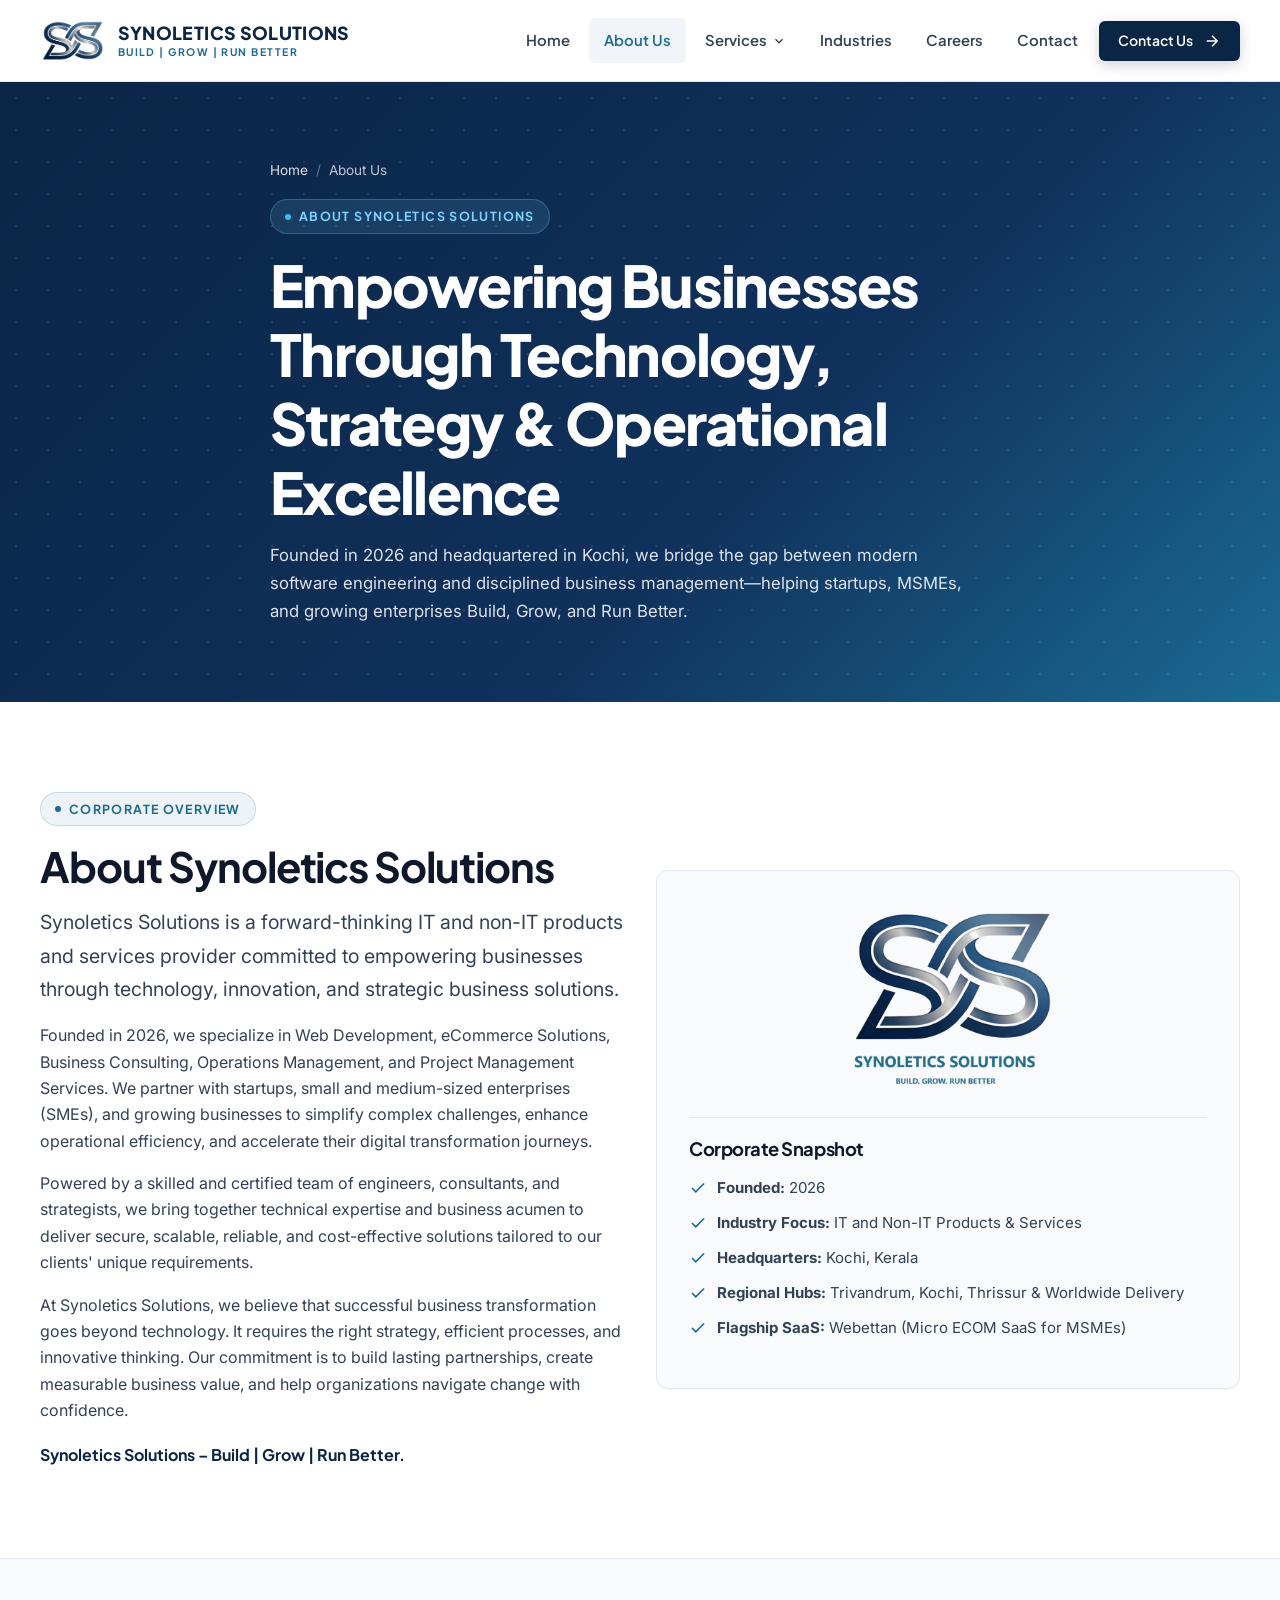
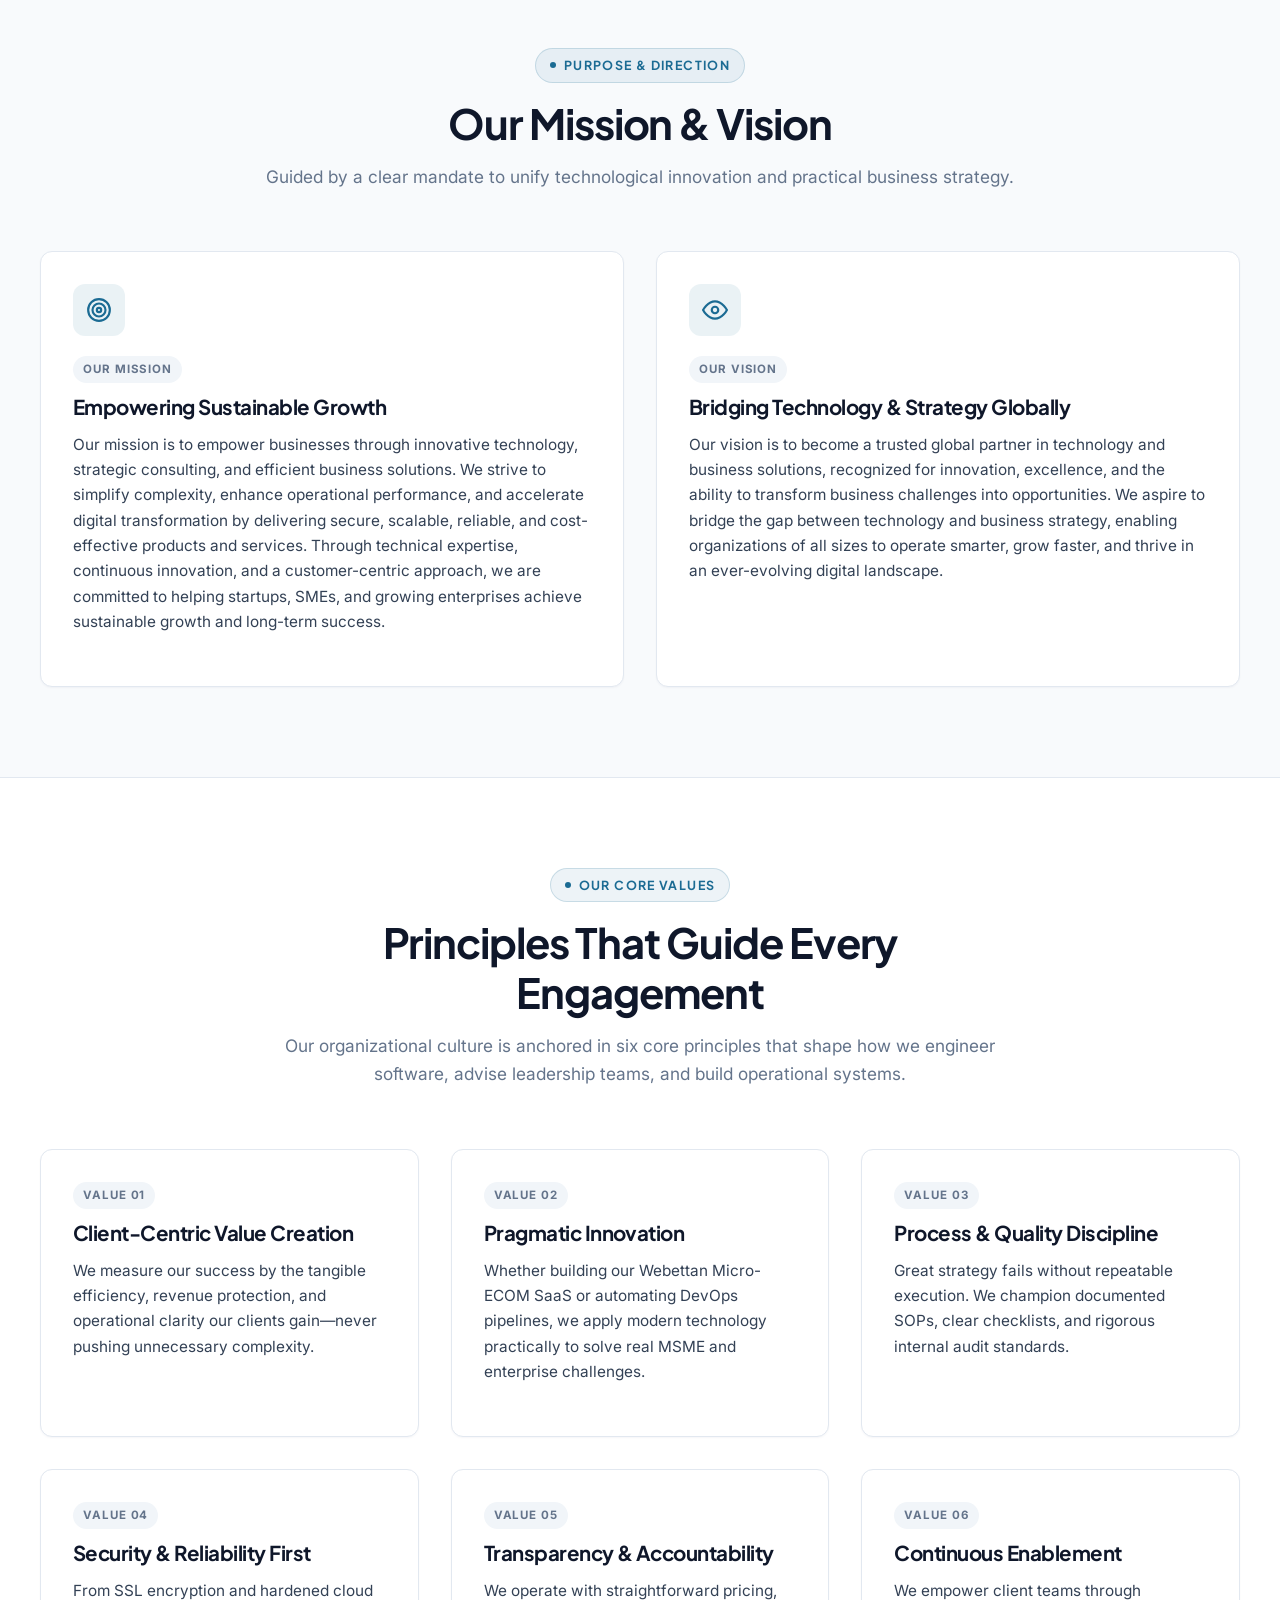
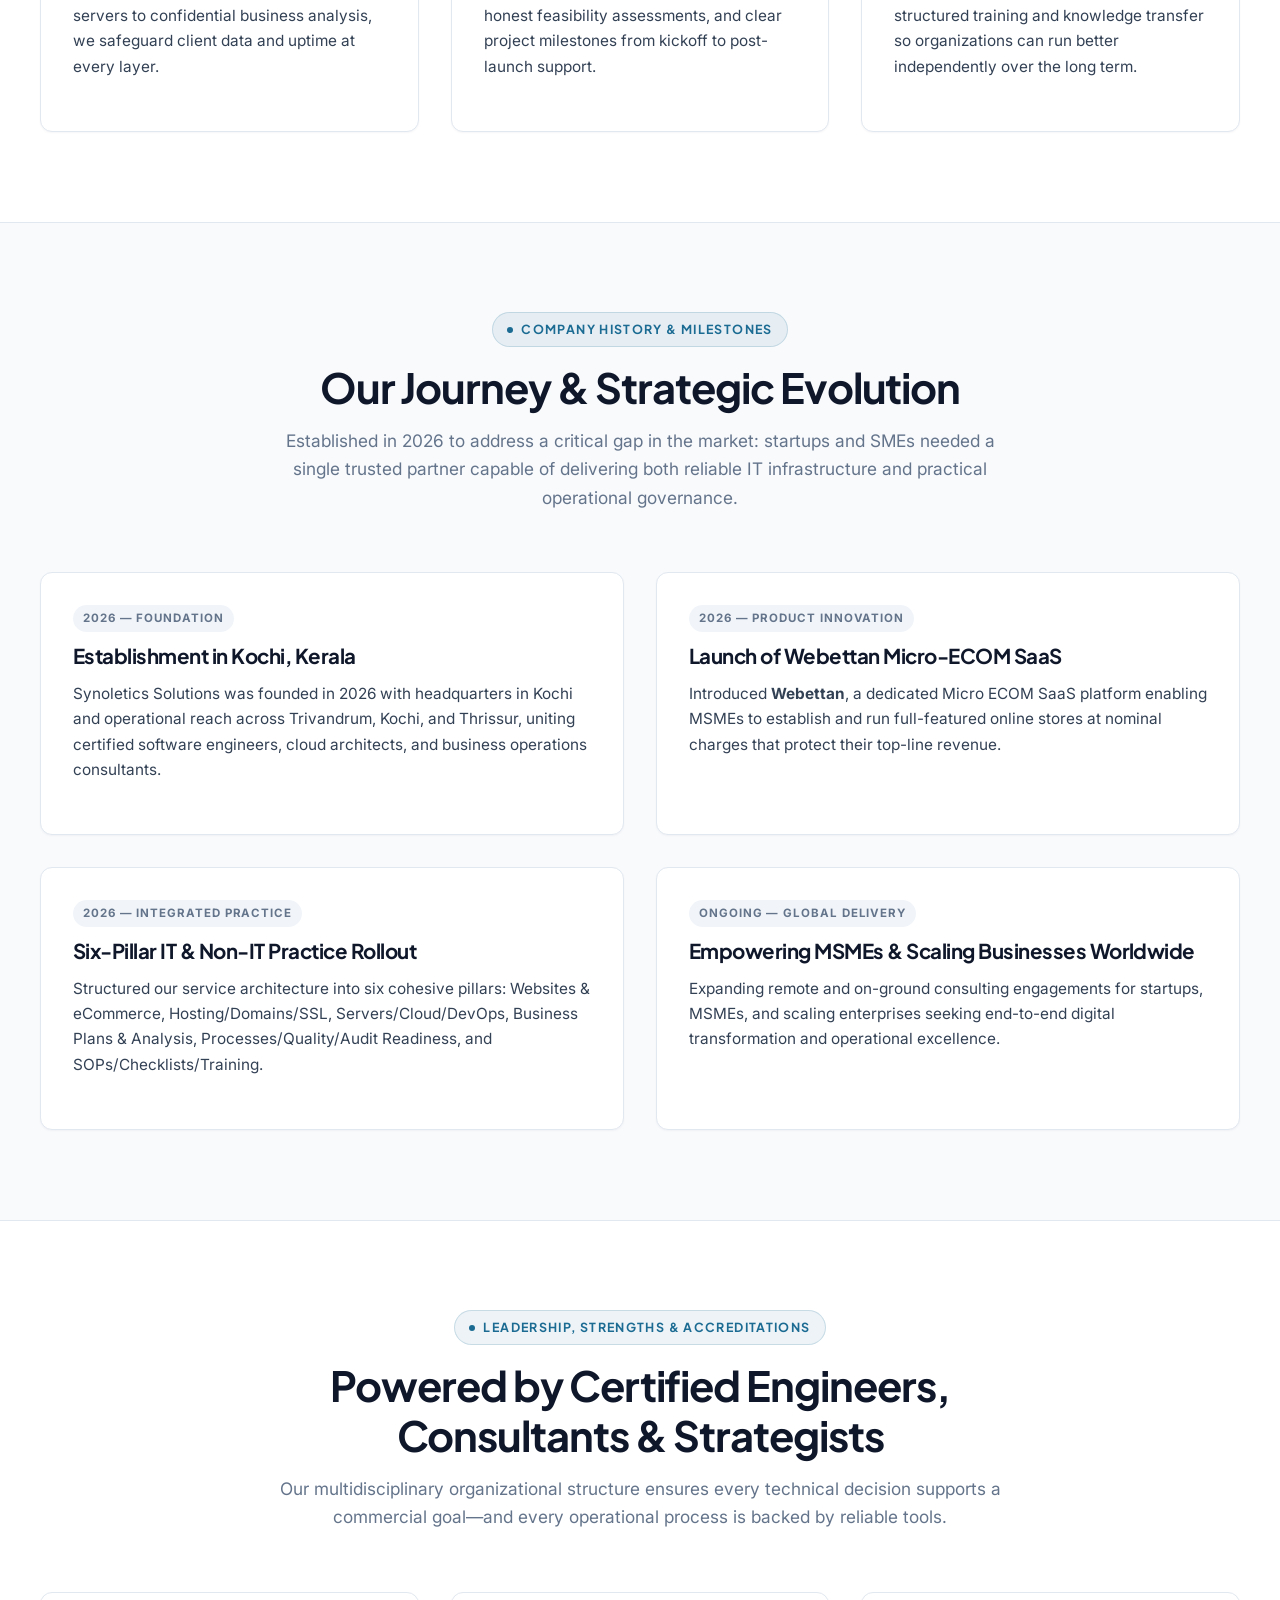
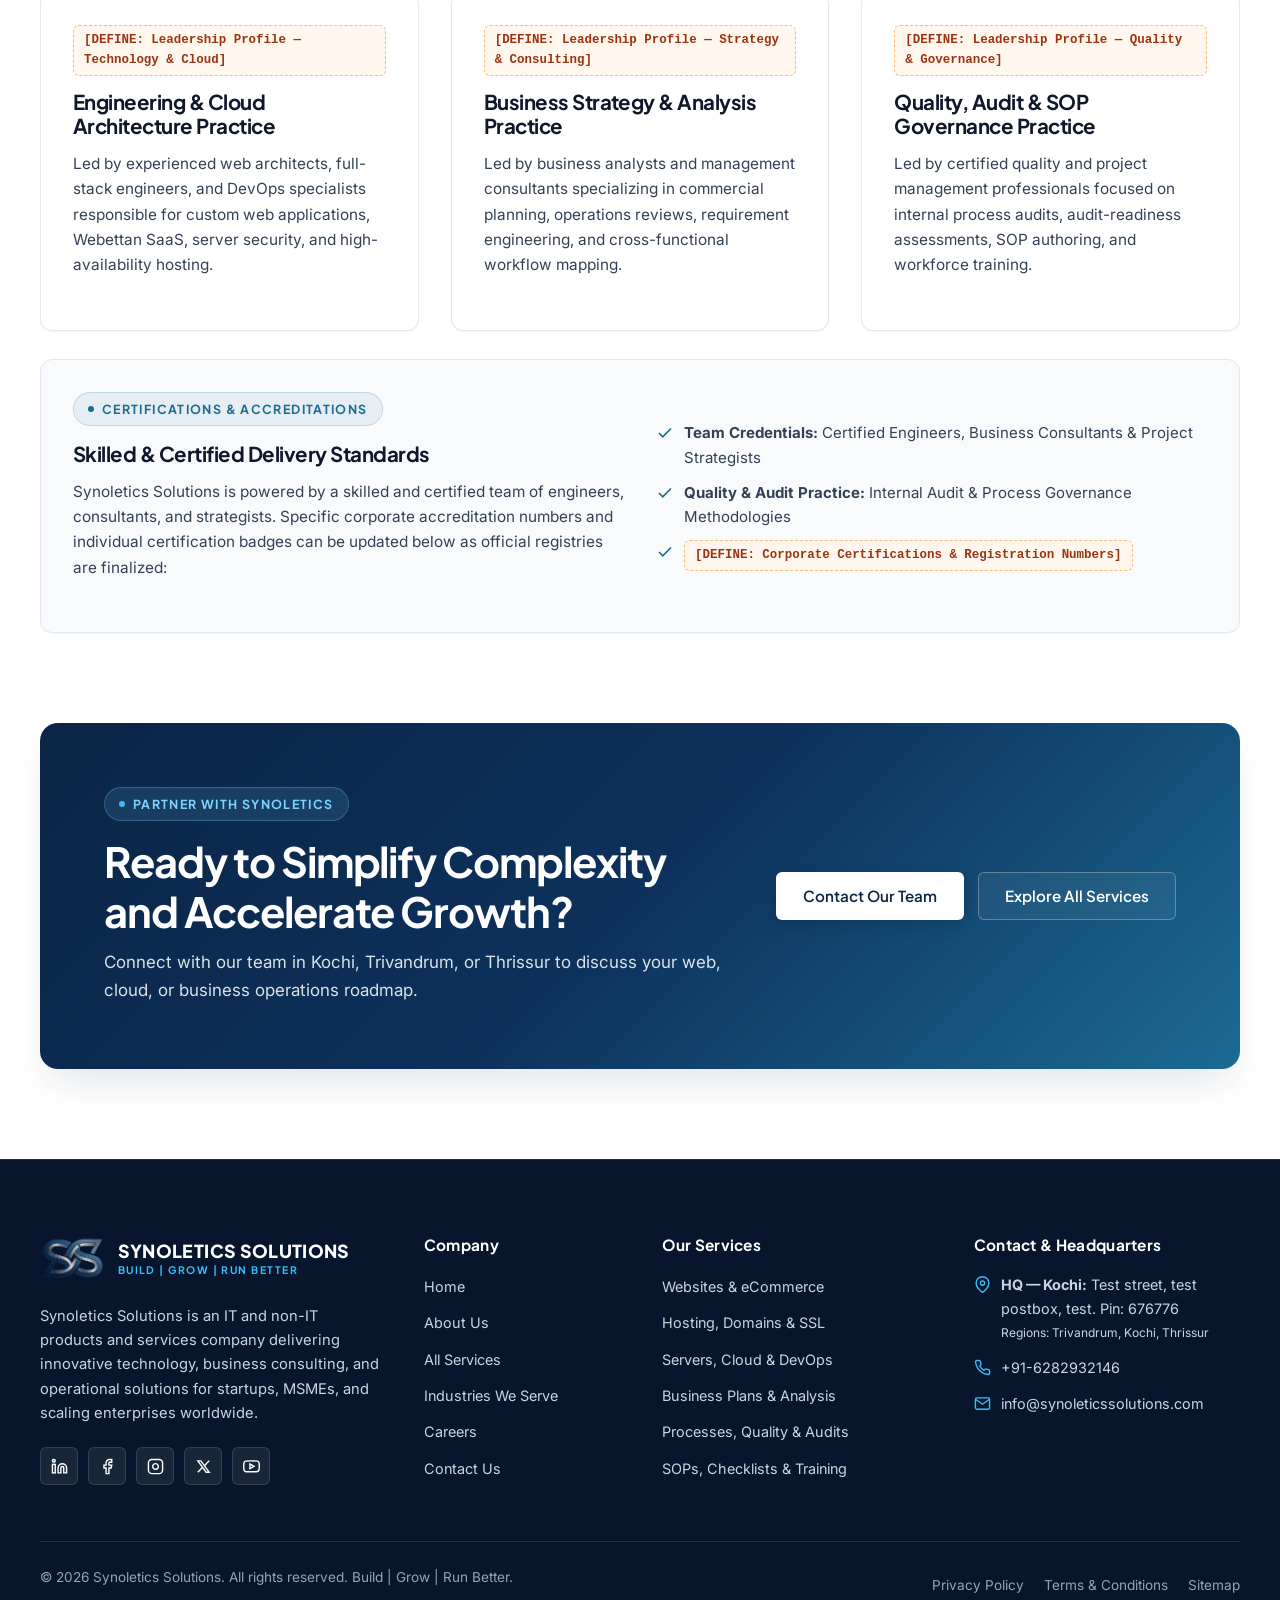
==== commit 5065f06f: "new files loaded" ====
--- a/about.html
+++ b/about.html
@@ -3,247 +3,513 @@
 <head>
   <meta charset="UTF-8" />
   <meta name="viewport" content="width=device-width, initial-scale=1.0" />
-  <title>About Us | Synoletics Solutions — Synergy Meets Analytics</title>
-  <meta name="description" content="Learn about Synoletics Solutions, our mission, vision, core engineering values, and how we partner with enterprises for IT, Cloud, and Data Analytics transformation." />
+  <title>About Us | Synoletics Solutions — IT &amp; Business Consulting Partner</title>
+  <meta name="description" content="Learn about Synoletics Solutions, founded in 2026 in Kochi. We empower startups, MSMEs, and growing enterprises through Web Development, eCommerce, Cloud DevOps, Business Consulting, and Process Governance." />
+  <meta name="keywords" content="About Synoletics Solutions, IT Solutions Company Kochi, Business Consulting Services Kerala, Digital Transformation Services, Operations Management Services, Project Management Services" />
+  <meta name="robots" content="index, follow" />
+  <link rel="canonical" href="https://synoleticssolutions.com/about.html" />
+
+  <!-- Open Graph Metadata -->
+  <meta property="og:type" content="website" />
+  <meta property="og:site_name" content="Synoletics Solutions" />
+  <meta property="og:title" content="About Synoletics Solutions | Build | Grow | Run Better" />
+  <meta property="og:description" content="Discover our mission, vision, core values, and integrated approach to technology engineering and strategic business consulting." />
+  <meta property="og:url" content="https://synoleticssolutions.com/about.html" />
+  <meta property="og:image" content="https://synoleticssolutions.com/logo/logo.png" />
+
+  <!-- Twitter / X Card -->
+  <meta name="twitter:card" content="summary_large_image" />
+  <meta name="twitter:title" content="About Synoletics Solutions | Build | Grow | Run Better" />
+  <meta name="twitter:description" content="Founded in 2026 in Kochi, Synoletics Solutions bridges technology and business strategy for startups, MSMEs, and scaling enterprises." />
+  <meta name="twitter:image" content="https://synoleticssolutions.com/logo/logo.png" />
+
   <link rel="icon" type="image/png" href="logo/favicon.png" />
+  <link rel="apple-touch-icon" href="logo/logo-mark.png" />
 
   <link rel="preconnect" href="https://fonts.googleapis.com" />
   <link rel="preconnect" href="https://fonts.gstatic.com" crossorigin />
-  <link href="https://fonts.googleapis.com/css2?family=Inter:wght@400;500;600;700&family=Plus+Jakarta+Sans:wght@600;700;800&display=swap" rel="stylesheet" />
-  <link rel="stylesheet" href="css/styles.css" />
+  <link href="https://fonts.googleapis.com/css2?family=Inter:wght@400;500;600;700&amp;family=Plus+Jakarta+Sans:wght@600;700;800&amp;display=swap" rel="stylesheet" />
+  <link rel="stylesheet" href="assets/css/styles.css" />
+
+  <script type="application/ld+json">
+  {
+    "@context": "https://schema.org",
+    "@type": "AboutPage",
+    "name": "About Synoletics Solutions",
+    "url": "https://synoleticssolutions.com/about.html",
+    "mainEntity": {
+      "@type": "Organization",
+      "name": "Synoletics Solutions",
+      "slogan": "Build | Grow | Run Better",
+      "foundingDate": "2026",
+      "foundingLocation": "Kochi, Kerala, India"
+    }
+  }
+  </script>
 </head>
 <body>
-
-  <!-- Top Info Bar -->
-  <div class="topbar">
-    <div class="container topbar-inner">
-      <div class="topbar-left">
-        <span class="topbar-item">
-          <svg viewBox="0 0 24 24" fill="none" stroke="currentColor" stroke-width="2"><path d="M4 4h16c1.1 0 2 .9 2 2v12c0 1.1-.9 2-2 2H4c-1.1 0-2-.9-2-2V6c0-1.1.9-2 2-2z"/><polyline points="22,6 12,13 2,6"/></svg>
-          <a href="mailto:synoleticssolutions@gmail.com">synoleticssolutions@gmail.com</a>
-        </span>
-        <span class="topbar-item">
-          <svg viewBox="0 0 24 24" fill="none" stroke="currentColor" stroke-width="2"><circle cx="12" cy="12" r="10"/><line x1="2" y1="12" x2="22" y2="12"/><path d="M12 2a15.3 15.3 0 0 1 4 10 15.3 15.3 0 0 1-4 10 15.3 15.3 0 0 1-4-10 15.3 15.3 0 0 1 4-10z"/></svg>
-          <span>synoleticssolutions.com &bull; synoleticssolutions.in</span>
-        </span>
-      </div>
-      <div class="topbar-right">
-        <span class="topbar-badge">ISO-Aligned Delivery</span>
-        <span class="topbar-item">
-          <svg viewBox="0 0 24 24" fill="none" stroke="currentColor" stroke-width="2"><circle cx="12" cy="12" r="10"/><polyline points="12 6 12 12 16 14"/></svg>
-          <span>Mon – Sat: 9:00 AM – 7:00 PM IST</span>
-        </span>
-      </div>
-    </div>
-  </div>
-
-  <!-- Sticky Header -->
-  <header class="site-header">
-    <div class="container navbar">
+  <a href="#main-content" class="skip-link">Skip to main content</a>
+
+  <!-- HEADER -->
+  <header class="site-header" role="banner">
+    <div class="container header-inner">
       <a href="index.html" class="brand-logo" aria-label="Synoletics Solutions Home">
-        <img src="logo/logo-cropped.png" alt="Synoletics Solutions Logo" />
+        <img src="logo/logo-mark.png" alt="Synoletics Solutions Logo" width="60" height="41" />
+        <div class="brand-text">
+          <span class="brand-name">Synoletics Solutions</span>
+          <span class="brand-tagline">Build | Grow | Run Better</span>
+        </div>
       </a>
 
-      <nav class="nav-menu" aria-label="Primary Navigation">
-        <a href="index.html" class="nav-link">Home</a>
-        <a href="about.html" class="nav-link active">About Us</a>
-        <a href="services.html" class="nav-link">Services</a>
-        <a href="index.html#solutions" class="nav-link">Case Studies</a>
-        <a href="index.html#process" class="nav-link">How We Work</a>
-        <a href="index.html#faq" class="nav-link">FAQ</a>
-        <a href="contact.html" class="nav-link">Contact</a>
+      <button class="mobile-menu-toggle" type="button" aria-label="Toggle navigation menu" aria-expanded="false" aria-controls="primary-navigation">
+        <svg viewBox="0 0 24 24" fill="none" stroke="currentColor" stroke-width="2" stroke-linecap="round"><path d="M4 7h16M4 12h16M4 17h16" /></svg>
+      </button>
+
+      <nav id="primary-navigation" class="main-nav" aria-label="Primary Navigation">
+        <ul class="nav-list">
+          <li class="nav-item"><a href="index.html" class="nav-link">Home</a></li>
+          <li class="nav-item"><a href="about.html" class="nav-link active">About Us</a></li>
+          <li class="nav-item has-dropdown">
+            <a href="services.html" class="nav-link dropdown-trigger" aria-haspopup="true" aria-expanded="false">
+              Services
+              <svg class="nav-caret" viewBox="0 0 24 24" fill="none" stroke="currentColor" stroke-width="2.2"><polyline points="6 9 12 15 18 9"></polyline></svg>
+            </a>
+            <div class="dropdown-menu" role="region" aria-label="Services Submenu">
+              <div class="dropdown-header">
+                <span>IT &amp; Non-IT Solutions Portfolio</span>
+                <a href="services.html">View All 6 Services &rarr;</a>
+              </div>
+              <div class="dropdown-grid">
+                <a href="services/websites-and-ecommerce.html" class="dropdown-item">
+                  <div class="dropdown-icon"><svg viewBox="0 0 24 24" fill="none" stroke="currentColor" stroke-width="2"><rect x="2" y="3" width="20" height="14" rx="2"/><path d="M8 21h8M12 17v4"/></svg></div>
+                  <div><span class="dropdown-item-title">Websites &amp; eCommerce</span><span class="dropdown-item-desc">Custom web platforms, online stores &amp; Webettan SaaS</span></div>
+                </a>
+                <a href="services/hosting-domains-and-ssl.html" class="dropdown-item">
+                  <div class="dropdown-icon"><svg viewBox="0 0 24 24" fill="none" stroke="currentColor" stroke-width="2"><path d="M12 22s8-4 8-10V5l-8-3-8 3v7c0 6 8 10 8 10z"/></svg></div>
+                  <div><span class="dropdown-item-title">Hosting, Domains &amp; SSL</span><span class="dropdown-item-desc">Managed web hosting, DNS governance &amp; SSL security</span></div>
+                </a>
+                <a href="services/servers-cloud-and-devops.html" class="dropdown-item">
+                  <div class="dropdown-icon"><svg viewBox="0 0 24 24" fill="none" stroke="currentColor" stroke-width="2"><path d="M17.5 19H9a7 7 0 1 1 6.71-9h1.79a4.5 4.5 0 1 1 0 9Z"/></svg></div>
+                  <div><span class="dropdown-item-title">Servers, Cloud &amp; DevOps</span><span class="dropdown-item-desc">Cloud architecture, CI/CD pipelines &amp; server reliability</span></div>
+                </a>
+                <a href="services/business-plans-and-analysis.html" class="dropdown-item">
+                  <div class="dropdown-icon"><svg viewBox="0 0 24 24" fill="none" stroke="currentColor" stroke-width="2"><path d="M3 3v18h18"/><path d="m19 9-5 5-4-4-3 3"/></svg></div>
+                  <div><span class="dropdown-item-title">Business Plans &amp; Analysis</span><span class="dropdown-item-desc">Strategic roadmaps, operations review &amp; workflow mapping</span></div>
+                </a>
+                <a href="services/processes-quality-and-audit-readiness.html" class="dropdown-item">
+                  <div class="dropdown-icon"><svg viewBox="0 0 24 24" fill="none" stroke="currentColor" stroke-width="2"><path d="M9 11l3 3L22 4"/><path d="M21 12v7a2 2 0 0 1-2 2H5a2 2 0 0 1-2-2V5a2 2 0 0 1 2-2h11"/></svg></div>
+                  <div><span class="dropdown-item-title">Processes, Quality &amp; Audit Readiness</span><span class="dropdown-item-desc">Quality management, internal audits &amp; process streamlining</span></div>
+                </a>
+                <a href="services/sops-checklists-and-training.html" class="dropdown-item">
+                  <div class="dropdown-icon"><svg viewBox="0 0 24 24" fill="none" stroke="currentColor" stroke-width="2"><path d="M14 2H6a2 2 0 0 0-2 2v16a2 2 0 0 0 2 2h12a2 2 0 0 0 2-2V8z"/><polyline points="14 2 14 8 20 8"/><line x1="16" y1="13" x2="8" y2="13"/><line x1="16" y1="17" x2="8" y2="17"/></svg></div>
+                  <div><span class="dropdown-item-title">SOPs, Checklists &amp; Training</span><span class="dropdown-item-desc">Standard operating procedures &amp; workforce enablement</span></div>
+                </a>
+              </div>
+            </div>
+          </li>
+          <li class="nav-item"><a href="industries.html" class="nav-link">Industries</a></li>
+          <li class="nav-item"><a href="careers.html" class="nav-link">Careers</a></li>
+          <li class="nav-item"><a href="contact.html" class="nav-link">Contact</a></li>
+        </ul>
+        <div class="header-actions">
+          <a href="contact.html" class="btn btn-primary btn-sm">
+            Contact Us
+            <svg viewBox="0 0 24 24" fill="none" stroke="currentColor" stroke-width="2"><path d="M5 12h14M12 5l7 7-7 7"/></svg>
+          </a>
+        </div>
       </nav>
-
-      <div class="nav-actions">
-        <a href="#" data-wa-link class="btn btn-secondary btn-sm">WhatsApp Us</a>
-        <a href="contact.html" class="btn btn-primary btn-sm">Get a Quote</a>
-        <button class="mobile-menu-toggle" aria-label="Toggle Navigation" aria-expanded="false">
-          <svg viewBox="0 0 24 24" fill="none" stroke="currentColor" stroke-width="2.2"><line x1="3" y1="6" x2="21" y2="6"/><line x1="3" y1="12" x2="21" y2="12"/><line x1="3" y1="18" x2="21" y2="18"/></svg>
-        </button>
-      </div>
     </div>
   </header>
 
-  <main>
-    <!-- Page Hero -->
-    <section class="page-hero">
+  <main id="main-content">
+    <!-- PAGE HERO -->
+    <section class="page-hero" aria-labelledby="page-title">
+      <div class="container page-hero-inner">
+        <nav class="breadcrumb" aria-label="Breadcrumb">
+          <a href="index.html">Home</a>
+          <span class="breadcrumb-sep">/</span>
+          <span aria-current="page">About Us</span>
+        </nav>
+        <span class="eyebrow eyebrow-light">About Synoletics Solutions</span>
+        <h1 id="page-title">Empowering Businesses Through Technology, Strategy &amp; Operational Excellence</h1>
+        <p>
+          Founded in 2026 and headquartered in Kochi, we bridge the gap between modern software engineering and disciplined business management—helping startups, MSMEs, and growing enterprises Build, Grow, and Run Better.
+        </p>
+      </div>
+    </section>
+
+    <!-- COMPANY INTRODUCTION & FULL STORY -->
+    <section class="section" aria-labelledby="about-story-heading">
       <div class="container">
-        <div class="breadcrumb">
-          <a href="index.html">Home</a>
-          <span class="sep">/</span>
-          <span>About Synoletics Solutions</span>
-        </div>
-        <h1 class="section-title">Where Organizational <span class="highlight">Synergy</span> Meets Data <span class="highlight">Analytics</span></h1>
-        <p class="section-subtitle" style="max-width: 720px; margin: 0 auto;">
-          We are a technology consulting, data intelligence, and software engineering partner helping organizations unlock clarity, speed, and sustainable competitive advantage.
-        </p>
-      </div>
-    </section>
-
-    <!-- Story & Identity -->
-    <section class="section">
-      <div class="container about-grid">
-        <div class="about-visual-box">
-          <div class="about-logo-showcase">
-            <img src="logo/logo-cropped.png" alt="Synoletics Solutions Official Logo" />
-            <div class="about-logo-tagline">Official Brand Identity &bull; White, Navy &amp; Vibrant Orange</div>
-          </div>
-          <div class="synergy-equation">
-            <div class="synergy-card">
-              <h4>Our Mission</h4>
-              <p>Deliver high-ROI digital systems and governed analytics that empower leaders to act with confidence.</p>
-            </div>
-            <div class="synergy-plus">&amp;</div>
-            <div class="synergy-card orange-border">
-              <h4>Our Vision</h4>
-              <p>To be the most trusted technology &amp; analytics transformation partner for growth-focused enterprises.</p>
-            </div>
-          </div>
-        </div>
-
-        <div>
-          <span class="eyebrow">Who We Are</span>
-          <h2 class="section-title">Built for Clarity, Engineered for <span class="highlight">Scale</span></h2>
-          <p class="section-subtitle" style="margin-bottom: 1.15rem;">
-            The name <strong>Synoletics</strong> reflects our core belief: true digital transformation happens only when cross-functional <em>Synergy</em> is combined with rigorous <em>Analytics</em> and modern software craftsmanship.
+        <div class="grid grid-2 align-center">
+          <div class="reveal">
+            <span class="eyebrow">Corporate Overview</span>
+            <h2 id="about-story-heading">About Synoletics Solutions</h2>
+            <p class="lead" style="margin-top: 14px;">
+              Synoletics Solutions is a forward-thinking IT and non-IT products and services provider committed to empowering businesses through technology, innovation, and strategic business solutions.
+            </p>
+            <p>
+              Founded in 2026, we specialize in Web Development, eCommerce Solutions, Business Consulting, Operations Management, and Project Management Services. We partner with startups, small and medium-sized enterprises (SMEs), and growing businesses to simplify complex challenges, enhance operational efficiency, and accelerate their digital transformation journeys.
+            </p>
+            <p>
+              Powered by a skilled and certified team of engineers, consultants, and strategists, we bring together technical expertise and business acumen to deliver secure, scalable, reliable, and cost-effective solutions tailored to our clients' unique requirements.
+            </p>
+            <p>
+              At Synoletics Solutions, we believe that successful business transformation goes beyond technology. It requires the right strategy, efficient processes, and innovative thinking. Our commitment is to build lasting partnerships, create measurable business value, and help organizations navigate change with confidence.
+            </p>
+            <p style="font-family: var(--font-heading); font-weight: 700; color: var(--color-primary); margin-top: 18px;">
+              Synoletics Solutions – Build | Grow | Run Better.
+            </p>
+          </div>
+
+          <div class="reveal">
+            <div class="card" style="background: var(--bg-surface); padding: 32px;">
+              <div style="text-align: center; margin-bottom: 24px;">
+                <img src="logo/logo-clean.png" alt="Synoletics Solutions Full Brand Mark" style="max-height: 190px; margin-inline: auto;" />
+              </div>
+              <div style="border-top: 1px solid var(--border-light); padding-top: 20px;">
+                <h3 style="font-size: 1.15rem; margin-bottom: 12px;">Corporate Snapshot</h3>
+                <ul class="check-list">
+                  <li>
+                    <svg viewBox="0 0 24 24" fill="none" stroke="currentColor" stroke-width="2.2"><polyline points="20 6 9 17 4 12"/></svg>
+                    <span><strong>Founded:</strong> 2026</span>
+                  </li>
+                  <li>
+                    <svg viewBox="0 0 24 24" fill="none" stroke="currentColor" stroke-width="2.2"><polyline points="20 6 9 17 4 12"/></svg>
+                    <span><strong>Industry Focus:</strong> IT and Non-IT Products &amp; Services</span>
+                  </li>
+                  <li>
+                    <svg viewBox="0 0 24 24" fill="none" stroke="currentColor" stroke-width="2.2"><polyline points="20 6 9 17 4 12"/></svg>
+                    <span><strong>Headquarters:</strong> Kochi, Kerala</span>
+                  </li>
+                  <li>
+                    <svg viewBox="0 0 24 24" fill="none" stroke="currentColor" stroke-width="2.2"><polyline points="20 6 9 17 4 12"/></svg>
+                    <span><strong>Regional Hubs:</strong> Trivandrum, Kochi, Thrissur &amp; Worldwide Delivery</span>
+                  </li>
+                  <li>
+                    <svg viewBox="0 0 24 24" fill="none" stroke="currentColor" stroke-width="2.2"><polyline points="20 6 9 17 4 12"/></svg>
+                    <span><strong>Flagship SaaS:</strong> Webettan (Micro ECOM SaaS for MSMEs)</span>
+                  </li>
+                </ul>
+              </div>
+            </div>
+          </div>
+        </div>
+      </div>
+    </section>
+
+    <!-- MISSION & VISION -->
+    <section class="section bg-surface" aria-labelledby="mission-vision-heading">
+      <div class="container">
+        <div class="section-header center reveal">
+          <span class="eyebrow">Purpose &amp; Direction</span>
+          <h2 id="mission-vision-heading">Our Mission &amp; Vision</h2>
+          <p>Guided by a clear mandate to unify technological innovation and practical business strategy.</p>
+        </div>
+
+        <div class="grid grid-2">
+          <article class="card reveal">
+            <div class="card-icon">
+              <svg viewBox="0 0 24 24" fill="none" stroke="currentColor" stroke-width="2"><circle cx="12" cy="12" r="10"/><circle cx="12" cy="12" r="6"/><circle cx="12" cy="12" r="2"/></svg>
+            </div>
+            <span class="card-badge">Our Mission</span>
+            <h3>Empowering Sustainable Growth</h3>
+            <p>
+              Our mission is to empower businesses through innovative technology, strategic consulting, and efficient business solutions. We strive to simplify complexity, enhance operational performance, and accelerate digital transformation by delivering secure, scalable, reliable, and cost-effective products and services. Through technical expertise, continuous innovation, and a customer-centric approach, we are committed to helping startups, SMEs, and growing enterprises achieve sustainable growth and long-term success.
+            </p>
+          </article>
+
+          <article class="card reveal">
+            <div class="card-icon">
+              <svg viewBox="0 0 24 24" fill="none" stroke="currentColor" stroke-width="2"><path d="M1 12s4-8 11-8 11 8 11 8-4 8-11 8-11-8-11-8z"/><circle cx="12" cy="12" r="3"/></svg>
+            </div>
+            <span class="card-badge">Our Vision</span>
+            <h3>Bridging Technology &amp; Strategy Globally</h3>
+            <p>
+              Our vision is to become a trusted global partner in technology and business solutions, recognized for innovation, excellence, and the ability to transform business challenges into opportunities. We aspire to bridge the gap between technology and business strategy, enabling organizations of all sizes to operate smarter, grow faster, and thrive in an ever-evolving digital landscape.
+            </p>
+          </article>
+        </div>
+      </div>
+    </section>
+
+    <!-- CORE VALUES -->
+    <section class="section" aria-labelledby="values-heading">
+      <div class="container">
+        <div class="section-header center reveal">
+          <span class="eyebrow">Our Core Values</span>
+          <h2 id="values-heading">Principles That Guide Every Engagement</h2>
+          <p>
+            Our organizational culture is anchored in six core principles that shape how we engineer software, advise leadership teams, and build operational systems.
           </p>
-          <p style="margin-bottom: 1.5rem;">
-            Too often, enterprises invest in disconnected software tools or data warehouses that fail to translate into daily operational action. At Synoletics Solutions, we bridge the gap between executive strategy and hands-on engineering—designing unified data pipelines, cloud-native applications, and intelligent automation that teams love to use.
+        </div>
+
+        <div class="grid grid-3">
+          <div class="card reveal">
+            <span class="card-badge">Value 01</span>
+            <h3>Client-Centric Value Creation</h3>
+            <p>
+              We measure our success by the tangible efficiency, revenue protection, and operational clarity our clients gain—never pushing unnecessary complexity.
+            </p>
+          </div>
+
+          <div class="card reveal">
+            <span class="card-badge">Value 02</span>
+            <h3>Pragmatic Innovation</h3>
+            <p>
+              Whether building our Webettan Micro-ECOM SaaS or automating DevOps pipelines, we apply modern technology practically to solve real MSME and enterprise challenges.
+            </p>
+          </div>
+
+          <div class="card reveal">
+            <span class="card-badge">Value 03</span>
+            <h3>Process &amp; Quality Discipline</h3>
+            <p>
+              Great strategy fails without repeatable execution. We champion documented SOPs, clear checklists, and rigorous internal audit standards.
+            </p>
+          </div>
+
+          <div class="card reveal">
+            <span class="card-badge">Value 04</span>
+            <h3>Security &amp; Reliability First</h3>
+            <p>
+              From SSL encryption and hardened cloud servers to confidential business analysis, we safeguard client data and uptime at every layer.
+            </p>
+          </div>
+
+          <div class="card reveal">
+            <span class="card-badge">Value 05</span>
+            <h3>Transparency &amp; Accountability</h3>
+            <p>
+              We operate with straightforward pricing, honest feasibility assessments, and clear project milestones from kickoff to post-launch support.
+            </p>
+          </div>
+
+          <div class="card reveal">
+            <span class="card-badge">Value 06</span>
+            <h3>Continuous Enablement</h3>
+            <p>
+              We empower client teams through structured training and knowledge transfer so organizations can run better independently over the long term.
+            </p>
+          </div>
+        </div>
+      </div>
+    </section>
+
+    <!-- COMPANY HISTORY & MILESTONES -->
+    <section class="section bg-surface" aria-labelledby="history-heading">
+      <div class="container">
+        <div class="section-header center reveal">
+          <span class="eyebrow">Company History &amp; Milestones</span>
+          <h2 id="history-heading">Our Journey &amp; Strategic Evolution</h2>
+          <p>
+            Established in 2026 to address a critical gap in the market: startups and SMEs needed a single trusted partner capable of delivering both reliable IT infrastructure and practical operational governance.
           </p>
-
-          <div class="about-pillars">
-            <div class="pillar-item">
-              <div class="pillar-icon">
-                <svg viewBox="0 0 24 24" fill="none" stroke="currentColor" stroke-width="2.2"><polyline points="20 6 9 17 4 12"/></svg>
-              </div>
-              <div>
-                <h4>Pragmatic Innovation</h4>
-                <p>We choose proven, maintainable technologies over hype.</p>
-              </div>
-            </div>
-            <div class="pillar-item">
-              <div class="pillar-icon">
-                <svg viewBox="0 0 24 24" fill="none" stroke="currentColor" stroke-width="2.2"><polyline points="20 6 9 17 4 12"/></svg>
-              </div>
-              <div>
-                <h4>Radical Transparency</h4>
-                <p>Weekly sprint demos, shared backlogs, and clear milestone tracking.</p>
-              </div>
-            </div>
-          </div>
-        </div>
-      </div>
-    </section>
-
-    <!-- Core Values Grid -->
-    <section class="section section-alt">
+        </div>
+
+        <div class="grid grid-2">
+          <div class="card reveal">
+            <span class="card-badge">2026 — Foundation</span>
+            <h3>Establishment in Kochi, Kerala</h3>
+            <p>
+              Synoletics Solutions was founded in 2026 with headquarters in Kochi and operational reach across Trivandrum, Kochi, and Thrissur, uniting certified software engineers, cloud architects, and business operations consultants.
+            </p>
+          </div>
+
+          <div class="card reveal">
+            <span class="card-badge">2026 — Product Innovation</span>
+            <h3>Launch of Webettan Micro-ECOM SaaS</h3>
+            <p>
+              Introduced <strong>Webettan</strong>, a dedicated Micro ECOM SaaS platform enabling MSMEs to establish and run full-featured online stores at nominal charges that protect their top-line revenue.
+            </p>
+          </div>
+
+          <div class="card reveal">
+            <span class="card-badge">2026 — Integrated Practice</span>
+            <h3>Six-Pillar IT &amp; Non-IT Practice Rollout</h3>
+            <p>
+              Structured our service architecture into six cohesive pillars: Websites &amp; eCommerce, Hosting/Domains/SSL, Servers/Cloud/DevOps, Business Plans &amp; Analysis, Processes/Quality/Audit Readiness, and SOPs/Checklists/Training.
+            </p>
+          </div>
+
+          <div class="card reveal">
+            <span class="card-badge">Ongoing — Global Delivery</span>
+            <h3>Empowering MSMEs &amp; Scaling Businesses Worldwide</h3>
+            <p>
+              Expanding remote and on-ground consulting engagements for startups, MSMEs, and scaling enterprises seeking end-to-end digital transformation and operational excellence.
+            </p>
+          </div>
+        </div>
+      </div>
+    </section>
+
+    <!-- ORGANIZATIONAL STRENGTHS, LEADERSHIP & CERTIFICATIONS -->
+    <section class="section" aria-labelledby="leadership-heading">
       <div class="container">
-        <div class="section-header">
-          <span class="eyebrow">Our Core Principles</span>
-          <h2 class="section-title">The Values That Guide Every <span class="highlight">Engagement</span></h2>
-        </div>
-
-        <div class="services-grid">
-          <div class="service-card">
+        <div class="section-header center reveal">
+          <span class="eyebrow">Leadership, Strengths &amp; Accreditations</span>
+          <h2 id="leadership-heading">Powered by Certified Engineers, Consultants &amp; Strategists</h2>
+          <p>
+            Our multidisciplinary organizational structure ensures every technical decision supports a commercial goal—and every operational process is backed by reliable tools.
+          </p>
+        </div>
+
+        <div class="grid grid-3">
+          <div class="card reveal">
+            <span class="define-badge" style="margin-bottom: 14px;">[DEFINE: Leadership Profile — Technology &amp; Cloud]</span>
+            <h3>Engineering &amp; Cloud Architecture Practice</h3>
+            <p>
+              Led by experienced web architects, full-stack engineers, and DevOps specialists responsible for custom web applications, Webettan SaaS, server security, and high-availability hosting.
+            </p>
+          </div>
+
+          <div class="card reveal">
+            <span class="define-badge" style="margin-bottom: 14px;">[DEFINE: Leadership Profile — Strategy &amp; Consulting]</span>
+            <h3>Business Strategy &amp; Analysis Practice</h3>
+            <p>
+              Led by business analysts and management consultants specializing in commercial planning, operations reviews, requirement engineering, and cross-functional workflow mapping.
+            </p>
+          </div>
+
+          <div class="card reveal">
+            <span class="define-badge" style="margin-bottom: 14px;">[DEFINE: Leadership Profile — Quality &amp; Governance]</span>
+            <h3>Quality, Audit &amp; SOP Governance Practice</h3>
+            <p>
+              Led by certified quality and project management professionals focused on internal process audits, audit-readiness assessments, SOP authoring, and workforce training.
+            </p>
+          </div>
+        </div>
+
+        <div class="card reveal" style="margin-top: 28px; background: var(--bg-surface);">
+          <div class="grid grid-2 align-center">
             <div>
-              <div class="service-icon">
-                <svg viewBox="0 0 24 24" fill="none" stroke="currentColor" stroke-width="2"><circle cx="12" cy="12" r="10"/><polyline points="12 6 12 12 16 14"/></svg>
-              </div>
-              <h3>Speed with Precision</h3>
-              <p>We ship minimum lovable products and executive dashboards rapidly while maintaining strict automated testing, code reviews, and data validation.</p>
-            </div>
-          </div>
-
-          <div class="service-card">
+              <span class="eyebrow">Certifications &amp; Accreditations</span>
+              <h3>Skilled &amp; Certified Delivery Standards</h3>
+              <p style="margin-top: 10px;">
+                Synoletics Solutions is powered by a skilled and certified team of engineers, consultants, and strategists. Specific corporate accreditation numbers and individual certification badges can be updated below as official registries are finalized:
+              </p>
+            </div>
             <div>
-              <div class="service-icon">
-                <svg viewBox="0 0 24 24" fill="none" stroke="currentColor" stroke-width="2"><path d="M12 22s8-4 8-10V5l-8-3-8 3v7c0 6 8 10 8 10z"/></svg>
-              </div>
-              <h3>Uncompromising Governance</h3>
-              <p>From role-based access control to encrypted cloud storage, security and data privacy are embedded into every layer of our architecture.</p>
-            </div>
-          </div>
-
-          <div class="service-card">
-            <div>
-              <div class="service-icon">
-                <svg viewBox="0 0 24 24" fill="none" stroke="currentColor" stroke-width="2"><line x1="18" y1="20" x2="18" y2="10"/><line x1="12" y1="20" x2="12" y2="4"/><line x1="6" y1="20" x2="6" y2="14"/></svg>
-              </div>
-              <h3>Measurable Business Impact</h3>
-              <p>Every engagement begins with defining the business metrics that matter—revenue growth, cost reduction, or hours saved.</p>
-            </div>
-          </div>
-        </div>
-      </div>
-    </section>
-
-    <!-- CTA Banner -->
-    <section class="section">
+              <ul class="check-list">
+                <li>
+                  <svg viewBox="0 0 24 24" fill="none" stroke="currentColor" stroke-width="2.2"><polyline points="20 6 9 17 4 12"/></svg>
+                  <span><strong>Team Credentials:</strong> Certified Engineers, Business Consultants &amp; Project Strategists</span>
+                </li>
+                <li>
+                  <svg viewBox="0 0 24 24" fill="none" stroke="currentColor" stroke-width="2.2"><polyline points="20 6 9 17 4 12"/></svg>
+                  <span><strong>Quality &amp; Audit Practice:</strong> Internal Audit &amp; Process Governance Methodologies</span>
+                </li>
+                <li>
+                  <svg viewBox="0 0 24 24" fill="none" stroke="currentColor" stroke-width="2.2"><polyline points="20 6 9 17 4 12"/></svg>
+                  <span><span class="define-badge">[DEFINE: Corporate Certifications &amp; Registration Numbers]</span></span>
+                </li>
+              </ul>
+            </div>
+          </div>
+        </div>
+      </div>
+    </section>
+
+    <!-- CTA -->
+    <section class="section" style="padding-top: 0;" aria-labelledby="about-cta-heading">
       <div class="container">
-        <div class="cta-banner">
+        <div class="cta-banner reveal">
           <div class="cta-banner-content">
-            <h2>Ready to Partner with Synoletics Solutions?</h2>
-            <p>Connect with our solution architects today for a complimentary discovery session and technical roadmap review.</p>
-          </div>
-          <div class="cta-banner-buttons">
-            <a href="contact.html" class="btn btn-primary">Book a Consultation</a>
-            <a href="#" data-wa-link class="btn btn-secondary">Chat on WhatsApp</a>
+            <span class="eyebrow eyebrow-light">Partner With Synoletics</span>
+            <h2 id="about-cta-heading">Ready to Simplify Complexity and Accelerate Growth?</h2>
+            <p>
+              Connect with our team in Kochi, Trivandrum, or Thrissur to discuss your web, cloud, or business operations roadmap.
+            </p>
+          </div>
+          <div class="cta-banner-actions">
+            <a href="contact.html" class="btn btn-white">Contact Our Team</a>
+            <a href="services.html" class="btn btn-outline-light">Explore All Services</a>
           </div>
         </div>
       </div>
     </section>
   </main>
 
-  <!-- Footer -->
-  <footer class="site-footer">
+  <!-- FOOTER -->
+  <footer class="site-footer" role="contentinfo">
     <div class="container">
-      <div class="footer-bottom" style="padding-top: 0;">
-        <div>&copy; 2026 <strong>Synoletics Solutions</strong> (synoleticssolutions.com). All Rights Reserved.</div>
-        <div class="footer-bottom-links">
-          <a href="index.html">Home</a>
-          <a href="services.html">Services</a>
-          <a href="contact.html">Contact</a>
+      <div class="footer-grid">
+        <div class="footer-brand">
+          <a href="index.html" class="brand-logo" aria-label="Synoletics Solutions Home">
+            <img src="logo/logo-mark.png" alt="Synoletics Solutions Logo" width="54" height="36" loading="lazy" />
+            <div class="brand-text">
+              <span class="brand-name">Synoletics Solutions</span>
+              <span class="brand-tagline">Build | Grow | Run Better</span>
+            </div>
+          </a>
+          <p class="footer-desc">
+            Synoletics Solutions is an IT and non-IT products and services company delivering innovative technology, business consulting, and operational solutions for startups, MSMEs, and scaling enterprises worldwide.
+          </p>
+          <div class="social-links" aria-label="Social Media Links">
+            <a href="https://synoleticssolutions.com/" class="social-link" target="_blank" rel="noopener noreferrer" aria-label="LinkedIn"><svg viewBox="0 0 24 24" fill="none" stroke="currentColor" stroke-width="2"><path d="M16 8a6 6 0 0 1 6 6v7h-4v-7a2 2 0 0 0-2-2 2 2 0 0 0-2 2v7h-4v-7a6 6 0 0 1 6-6z"/><rect x="2" y="9" width="4" height="12"/><circle cx="4" cy="4" r="2"/></svg></a>
+            <a href="https://synoleticssolutions.com/" class="social-link" target="_blank" rel="noopener noreferrer" aria-label="Facebook"><svg viewBox="0 0 24 24" fill="none" stroke="currentColor" stroke-width="2"><path d="M18 2h-3a5 5 0 0 0-5 5v3H7v4h3v8h4v-8h3l1-4h-4V7a1 1 0 0 1 1-1h3z"/></svg></a>
+            <a href="https://synoleticssolutions.com/" class="social-link" target="_blank" rel="noopener noreferrer" aria-label="Instagram"><svg viewBox="0 0 24 24" fill="none" stroke="currentColor" stroke-width="2"><rect x="2" y="2" width="20" height="20" rx="5" ry="5"/><path d="M16 11.37A4 4 0 1 1 12.63 8 4 4 0 0 1 16 11.37z"/><line x1="17.5" y1="6.5" x2="17.51" y2="6.5"/></svg></a>
+            <a href="https://synoleticssolutions.com/" class="social-link" target="_blank" rel="noopener noreferrer" aria-label="X"><svg viewBox="0 0 24 24" fill="none" stroke="currentColor" stroke-width="2"><path d="M4 4l11.733 16h4.267l-11.733 -16z"/><path d="M4 20l6.768 -6.768m2.46 -2.46l6.772 -6.772"/></svg></a>
+            <a href="https://synoleticssolutions.com/" class="social-link" target="_blank" rel="noopener noreferrer" aria-label="YouTube"><svg viewBox="0 0 24 24" fill="none" stroke="currentColor" stroke-width="2"><path d="M22.54 6.42a2.78 2.78 0 0 0-1.94-2C18.88 4 12 4 12 4s-6.88 0-8.6.46a2.78 2.78 0 0 0-1.94 2A29 29 0 0 0 1 11.75a29 29 0 0 0 .46 5.33A2.78 2.78 0 0 0 3.4 19c1.72.46 8.6.46 8.6.46s6.88 0 8.6-.46a2.78 2.78 0 0 0 1.94-2 29 29 0 0 0 .46-5.25 29 29 0 0 0-.46-5.33z"/><polygon points="9.75 15.02 15.5 11.75 9.75 8.48 9.75 15.02"/></svg></a>
+          </div>
+        </div>
+
+        <div class="footer-col">
+          <h4>Company</h4>
+          <ul class="footer-links">
+            <li><a href="index.html">Home</a></li>
+            <li><a href="about.html">About Us</a></li>
+            <li><a href="services.html">All Services</a></li>
+            <li><a href="industries.html">Industries We Serve</a></li>
+            <li><a href="careers.html">Careers</a></li>
+            <li><a href="contact.html">Contact Us</a></li>
+          </ul>
+        </div>
+
+        <div class="footer-col">
+          <h4>Our Services</h4>
+          <ul class="footer-links">
+            <li><a href="services/websites-and-ecommerce.html">Websites &amp; eCommerce</a></li>
+            <li><a href="services/hosting-domains-and-ssl.html">Hosting, Domains &amp; SSL</a></li>
+            <li><a href="services/servers-cloud-and-devops.html">Servers, Cloud &amp; DevOps</a></li>
+            <li><a href="services/business-plans-and-analysis.html">Business Plans &amp; Analysis</a></li>
+            <li><a href="services/processes-quality-and-audit-readiness.html">Processes, Quality &amp; Audits</a></li>
+            <li><a href="services/sops-checklists-and-training.html">SOPs, Checklists &amp; Training</a></li>
+          </ul>
+        </div>
+
+        <div class="footer-col">
+          <h4>Contact &amp; Headquarters</h4>
+          <ul class="footer-contact-list">
+            <li>
+              <svg viewBox="0 0 24 24" fill="none" stroke="currentColor" stroke-width="2"><path d="M21 10c0 7-9 13-9 13s-9-6-9-13a9 9 0 0 1 18 0z"/><circle cx="12" cy="10" r="3"/></svg>
+              <span><strong>HQ — Kochi:</strong> Test street, test postbox, test. Pin: 676776<br/><small>Regions: Trivandrum, Kochi, Thrissur</small></span>
+            </li>
+            <li>
+              <svg viewBox="0 0 24 24" fill="none" stroke="currentColor" stroke-width="2"><path d="M22 16.92v3a2 2 0 0 1-2.18 2 19.79 19.79 0 0 1-8.63-3.07 19.5 19.5 0 0 1-6-6 19.79 19.79 0 0 1-3.07-8.67A2 2 0 0 1 4.11 2h3a2 2 0 0 1 2 1.72 12.84 12.84 0 0 0 .7 2.81 2 2 0 0 1-.45 2.11L8.09 9.91a16 16 0 0 0 6 6l1.27-1.27a2 2 0 0 1 2.11-.45 12.84 12.84 0 0 0 2.81.7A2 2 0 0 1 22 16.92z"/></svg>
+              <a href="tel:+916282932146">+91-6282932146</a>
+            </li>
+            <li>
+              <svg viewBox="0 0 24 24" fill="none" stroke="currentColor" stroke-width="2"><path d="M4 4h16c1.1 0 2 .9 2 2v12c0 1.1-.9 2-2 2H4c-1.1 0-2-.9-2-2V6c0-1.1.9-2 2-2z"/><polyline points="22,6 12,13 2,6"/></svg>
+              <a href="mailto:info@synoleticssolutions.com">info@synoleticssolutions.com</a>
+            </li>
+          </ul>
+        </div>
+      </div>
+
+      <div class="footer-bottom">
+        <p>&copy; 2026 Synoletics Solutions. All rights reserved. Build | Grow | Run Better.</p>
+        <div class="footer-legal-links">
+          <a href="privacy-policy.html">Privacy Policy</a>
+          <a href="terms-and-conditions.html">Terms &amp; Conditions</a>
+          <a href="sitemap.xml">Sitemap</a>
         </div>
       </div>
     </div>
   </footer>
 
-  <!-- Floating WhatsApp Widget -->
-  <div class="whatsapp-float-wrapper" aria-label="WhatsApp Live Support">
-    <div id="waChatCard" class="wa-chat-card" role="dialog" aria-label="Chat with Synoletics Solutions on WhatsApp">
-      <div class="wa-card-header">
-        <div class="wa-card-brand">
-          <div class="wa-avatar">SS</div>
-          <div>
-            <strong>Synoletics Solutions</strong>
-            <span>Typically replies within minutes</span>
-          </div>
-        </div>
-        <button id="waCloseBtn" class="wa-close-btn" type="button" aria-label="Close WhatsApp Popup">&times;</button>
-      </div>
-      <div class="wa-card-body">
-        <div class="wa-msg-bubble">
-          Hi there! &#128075; Want to learn more about Synoletics Solutions or discuss a project? Send us a message below!
-          <span>Solutions Desk &bull; Online</span>
-        </div>
-        <div class="wa-quick-input">
-          <input id="waQuickInput" type="text" placeholder="Type your message..." aria-label="WhatsApp Message" />
-          <button id="waSendBtn" class="wa-send-btn" type="button">Send</button>
-        </div>
-      </div>
-    </div>
-    <div class="wa-button-row">
-      <span class="wa-tooltip">Chat with us on WhatsApp</span>
-      <button id="waFabBtn" class="whatsapp-fab" type="button" aria-label="Open WhatsApp Chat">
-        <span class="wa-orange-dot"></span>
-        <svg viewBox="0 0 32 32" xmlns="http://www.w3.org/2000/svg">
-          <path d="M16.004 3.2c-7.07 0-12.8 5.73-12.8 12.8 0 2.257.59 4.46 1.71 6.404L3.2 28.8l6.56-1.72a12.74 12.74 0 0 0 6.244 1.624h.005c7.068 0 12.795-5.73 12.795-12.8 0-3.42-1.332-6.635-3.75-9.054A12.715 12.715 0 0 0 16.004 3.2zm0 23.344h-.004a10.58 10.58 0 0 1-5.394-1.477l-.387-.23-3.892 1.02 1.038-3.794-.252-.4a10.57 10.57 0 0 1-1.626-5.663c0-5.853 4.763-10.616 10.62-10.616 2.836 0 5.502 1.105 7.506 3.11a10.55 10.55 0 0 1 3.11 7.506c0 5.855-4.764 10.618-10.719 10.544zm5.824-7.95c-.318-.16-1.888-.932-2.18-1.038-.293-.107-.506-.16-.72.16-.212.32-.824 1.038-1.01 1.252-.186.213-.372.24-.69.08-.32-.16-1.347-.496-2.566-1.583-.948-.846-1.588-1.89-1.775-2.21-.186-.32-.02-.492.14-.65.144-.143.32-.373.48-.56.16-.186.212-.32.32-.532.106-.213.053-.4-.027-.56-.08-.16-.72-1.732-.985-2.37-.26-.624-.524-.54-.72-.55l-.612-.01c-.213 0-.56.08-.852.4-.292.32-1.117 1.092-1.117 2.664s1.144 3.09 1.304 3.303c.16.213 2.252 3.438 5.455 4.82.762.33 1.357.526 1.82.673.765.243 1.462.208 2.012.126.614-.092 1.888-.772 2.154-1.518.266-.746.266-1.385.186-1.518-.08-.133-.292-.213-.61-.373z"/>
-        </svg>
-      </button>
-    </div>
-  </div>
-
-  <script src="js/main.js"></script>
+  <script src="assets/js/config.js" defer></script>
+  <script src="assets/js/main.js" defer></script>
 </body>
 </html>
 
--- a/assets/css/styles.css
+++ b/assets/css/styles.css
@@ -0,0 +1,1854 @@
+/* ==========================================================================
+   SYNOLETICS SOLUTIONS - ENTERPRISE DESIGN SYSTEM & GLOBAL STYLES
+   Brand: Build | Grow | Run Better
+   Palette: Deep Navy (#0B2545), Teal Blue (#1B6B93), Cyan Accent (#00A8E8)
+   ========================================================================== */
+
+:root {
+  /* Brand Colors */
+  --color-primary: #0b2545;
+  --color-primary-dark: #071930;
+  --color-primary-light: #133b6e;
+  --color-secondary: #1b6b93;
+  --color-secondary-light: #2488ba;
+  --color-accent: #00a8e8;
+  --color-accent-soft: rgba(0, 168, 232, 0.1);
+  --color-silver: #94a3b8;
+
+  /* Neutral & Surface Colors */
+  --bg-white: #ffffff;
+  --bg-surface: #f8fafc;
+  --bg-surface-alt: #f1f5f9;
+  --bg-dark: #07162c;
+  --bg-card: #ffffff;
+
+  /* Typography Colors */
+  --text-heading: #0f172a;
+  --text-body: #334155;
+  --text-muted: #64748b;
+  --text-on-dark: #f8fafc;
+  --text-on-dark-muted: #cbd5e1;
+
+  /* Semantic Status Colors */
+  --color-success: #0d9488;
+  --color-success-bg: #f0fdfa;
+  --color-warning: #d97706;
+  --color-warning-bg: #fffbeb;
+  --color-danger: #dc2626;
+  --color-danger-bg: #fef2f2;
+
+  /* Borders & Shadows */
+  --border-light: #e2e8f0;
+  --border-medium: #cbd5e1;
+  --border-dark: rgba(255, 255, 255, 0.12);
+  --shadow-xs: 0 1px 2px rgba(11, 37, 69, 0.04);
+  --shadow-sm: 0 4px 12px rgba(11, 37, 69, 0.05);
+  --shadow-md: 0 12px 28px -6px rgba(11, 37, 69, 0.08), 0 4px 10px -2px rgba(11, 37, 69, 0.03);
+  --shadow-lg: 0 20px 40px -12px rgba(11, 37, 69, 0.14);
+  --shadow-focus: 0 0 0 3px rgba(27, 107, 147, 0.25);
+
+  /* Typography */
+  --font-heading: 'Plus Jakarta Sans', -apple-system, BlinkMacSystemFont, 'Segoe UI', Roboto, sans-serif;
+  --font-body: 'Inter', -apple-system, BlinkMacSystemFont, 'Segoe UI', Roboto, sans-serif;
+  --font-mono: 'JetBrains Mono', 'Fira Code', monospace;
+
+  /* Layout & Spacing */
+  --container-max: 1280px;
+  --container-narrow: 920px;
+  --header-height: 82px;
+  --radius-sm: 6px;
+  --radius-md: 12px;
+  --radius-lg: 18px;
+  --radius-xl: 24px;
+  --radius-full: 9999px;
+
+  /* Transitions */
+  --transition-fast: 160ms cubic-bezier(0.16, 1, 0.3, 1);
+  --transition-base: 280ms cubic-bezier(0.16, 1, 0.3, 1);
+  --transition-slow: 450ms cubic-bezier(0.16, 1, 0.3, 1);
+}
+
+/* ==========================================================================
+   1. RESET & BASE ACCESSIBILITY
+   ========================================================================== */
+*,
+*::before,
+*::after {
+  box-sizing: border-box;
+  margin: 0;
+  padding: 0;
+}
+
+html {
+  font-size: 16px;
+  scroll-behavior: smooth;
+  scroll-padding-top: calc(var(--header-height) + 24px);
+  -webkit-text-size-adjust: 100%;
+  overflow-x: hidden;
+}
+
+body {
+  font-family: var(--font-body);
+  font-size: 1rem;
+  line-height: 1.65;
+  color: var(--text-body);
+  background-color: var(--bg-white);
+  -webkit-font-smoothing: antialiased;
+  -moz-osx-font-smoothing: grayscale;
+  overflow-x: hidden;
+  display: flex;
+  flex-direction: column;
+  min-height: 100vh;
+}
+
+main {
+  flex: 1 0 auto;
+}
+
+img,
+svg,
+video {
+  max-width: 100%;
+  height: auto;
+  display: block;
+}
+
+a {
+  color: var(--color-secondary);
+  text-decoration: none;
+  transition: color var(--transition-fast);
+}
+
+a:hover {
+  color: var(--color-primary);
+}
+
+ul,
+ol {
+  list-style: none;
+}
+
+button,
+input,
+select,
+textarea {
+  font: inherit;
+  color: inherit;
+}
+
+button {
+  cursor: pointer;
+  border: none;
+  background: none;
+}
+
+:focus-visible {
+  outline: 2px solid var(--color-secondary);
+  outline-offset: 2px;
+}
+
+/* Skip to Content Link for Screen Readers & Keyboard Users */
+.skip-link {
+  position: fixed;
+  top: -100px;
+  left: 16px;
+  z-index: 9999;
+  background: var(--color-primary);
+  color: var(--bg-white);
+  padding: 12px 20px;
+  border-radius: var(--radius-sm);
+  font-weight: 600;
+  box-shadow: var(--shadow-md);
+  transition: top var(--transition-fast);
+}
+
+.skip-link:focus {
+  top: 16px;
+  color: var(--bg-white);
+}
+
+/* ==========================================================================
+   2. TYPOGRAPHY HIERARCHY
+   ========================================================================== */
+h1,
+h2,
+h3,
+h4,
+h5,
+h6 {
+  font-family: var(--font-heading);
+  color: var(--text-heading);
+  font-weight: 700;
+  line-height: 1.2;
+  letter-spacing: -0.025em;
+}
+
+h1 {
+  font-size: clamp(2.25rem, 4vw + 0.75rem, 3.6rem);
+  font-weight: 800;
+  letter-spacing: -0.03em;
+}
+
+h2 {
+  font-size: clamp(1.75rem, 2.8vw + 0.5rem, 2.6rem);
+}
+
+h3 {
+  font-size: clamp(1.25rem, 1.5vw + 0.5rem, 1.5rem);
+}
+
+h4 {
+  font-size: 1.15rem;
+}
+
+p {
+  margin-bottom: 1rem;
+}
+
+p:last-child {
+  margin-bottom: 0;
+}
+
+.lead {
+  font-size: clamp(1.075rem, 1.1vw + 0.5rem, 1.225rem);
+  color: var(--text-body);
+  line-height: 1.7;
+}
+
+.eyebrow {
+  display: inline-flex;
+  align-items: center;
+  gap: 8px;
+  font-family: var(--font-heading);
+  font-size: 0.78rem;
+  font-weight: 700;
+  text-transform: uppercase;
+  letter-spacing: 0.11em;
+  color: var(--color-secondary);
+  background: rgba(27, 107, 147, 0.08);
+  border: 1px solid rgba(27, 107, 147, 0.18);
+  padding: 6px 14px;
+  border-radius: var(--radius-full);
+  margin-bottom: 16px;
+}
+
+.eyebrow::before {
+  content: "";
+  width: 6px;
+  height: 6px;
+  border-radius: 50%;
+  background: var(--color-secondary);
+}
+
+.eyebrow-light {
+  color: #7dd3fc;
+  background: rgba(125, 211, 252, 0.12);
+  border-color: rgba(125, 211, 252, 0.25);
+}
+
+.eyebrow-light::before {
+  background: #38bdf8;
+}
+
+/* ==========================================================================
+   3. LAYOUT & CONTAINERS
+   ========================================================================== */
+.container {
+  width: 100%;
+  max-width: var(--container-max);
+  margin-inline: auto;
+  padding-inline: clamp(1.25rem, 4vw, 2.5rem);
+}
+
+.container-narrow {
+  max-width: var(--container-narrow);
+}
+
+.section {
+  padding-block: clamp(4rem, 7vw, 6.5rem);
+  position: relative;
+}
+
+.section-sm {
+  padding-block: clamp(2.5rem, 5vw, 4rem);
+}
+
+.bg-surface {
+  background-color: var(--bg-surface);
+  border-top: 1px solid var(--border-light);
+  border-bottom: 1px solid var(--border-light);
+}
+
+.bg-dark {
+  background-color: var(--bg-dark);
+  color: var(--text-on-dark);
+}
+
+.bg-dark h1,
+.bg-dark h2,
+.bg-dark h3,
+.bg-dark h4 {
+  color: var(--bg-white);
+}
+
+.bg-dark p {
+  color: var(--text-on-dark-muted);
+}
+
+.section-header {
+  max-width: 760px;
+  margin-bottom: clamp(2.5rem, 5vw, 3.75rem);
+}
+
+.section-header.center {
+  margin-inline: auto;
+  text-align: center;
+}
+
+.section-header h2 {
+  margin-bottom: 14px;
+}
+
+.section-header p {
+  font-size: 1.08rem;
+  color: var(--text-muted);
+}
+
+.bg-dark .section-header p {
+  color: var(--text-on-dark-muted);
+}
+
+/* Grid Utilities */
+.grid {
+  display: grid;
+  gap: clamp(1.25rem, 2.5vw, 2rem);
+}
+
+.grid-2 {
+  grid-template-columns: repeat(2, minmax(0, 1fr));
+}
+
+.grid-3 {
+  grid-template-columns: repeat(3, minmax(0, 1fr));
+}
+
+.grid-4 {
+  grid-template-columns: repeat(4, minmax(0, 1fr));
+}
+
+.align-center {
+  align-items: center;
+}
+
+/* ==========================================================================
+   4. BUTTONS & INTERACTIVE ELEMENTS
+   ========================================================================== */
+.btn {
+  display: inline-flex;
+  align-items: center;
+  justify-content: center;
+  gap: 10px;
+  font-family: var(--font-heading);
+  font-size: 0.95rem;
+  font-weight: 600;
+  line-height: 1.2;
+  padding: 14px 26px;
+  border-radius: var(--radius-sm);
+  border: 1.5px solid transparent;
+  transition: all var(--transition-base);
+  text-decoration: none;
+  white-space: nowrap;
+  cursor: pointer;
+}
+
+.btn svg {
+  width: 18px;
+  height: 18px;
+  transition: transform var(--transition-fast);
+  flex-shrink: 0;
+}
+
+.btn:hover svg {
+  transform: translateX(3px);
+}
+
+.btn-primary {
+  background-color: var(--color-primary);
+  color: var(--bg-white);
+  box-shadow: 0 4px 14px rgba(11, 37, 69, 0.2);
+}
+
+.btn-primary:hover {
+  background-color: var(--color-secondary);
+  color: var(--bg-white);
+  transform: translateY(-2px);
+  box-shadow: 0 8px 20px rgba(27, 107, 147, 0.28);
+}
+
+.btn-secondary {
+  background-color: var(--color-secondary);
+  color: var(--bg-white);
+  box-shadow: 0 4px 14px rgba(27, 107, 147, 0.22);
+}
+
+.btn-secondary:hover {
+  background-color: var(--color-primary);
+  color: var(--bg-white);
+  transform: translateY(-2px);
+}
+
+.btn-outline {
+  background-color: transparent;
+  color: var(--color-primary);
+  border-color: var(--border-medium);
+}
+
+.btn-outline:hover {
+  border-color: var(--color-primary);
+  background-color: rgba(11, 37, 69, 0.04);
+  color: var(--color-primary);
+  transform: translateY(-2px);
+}
+
+.btn-white {
+  background-color: var(--bg-white);
+  color: var(--color-primary);
+  box-shadow: 0 4px 16px rgba(0, 0, 0, 0.15);
+}
+
+.btn-white:hover {
+  background-color: #f1f5f9;
+  color: var(--color-secondary);
+  transform: translateY(-2px);
+}
+
+.btn-outline-light {
+  background-color: rgba(255, 255, 255, 0.06);
+  color: var(--bg-white);
+  border-color: rgba(255, 255, 255, 0.28);
+}
+
+.btn-outline-light:hover {
+  background-color: rgba(255, 255, 255, 0.14);
+  border-color: var(--bg-white);
+  color: var(--bg-white);
+  transform: translateY(-2px);
+}
+
+.btn-sm {
+  padding: 10px 18px;
+  font-size: 0.875rem;
+}
+
+.btn-group {
+  display: flex;
+  flex-wrap: wrap;
+  gap: 14px;
+  align-items: center;
+}
+
+/* ==========================================================================
+   5. HEADER, NAVIGATION & DROPDOWN MENU
+   ========================================================================== */
+.site-header {
+  position: sticky;
+  top: 0;
+  left: 0;
+  width: 100%;
+  height: var(--header-height);
+  background-color: rgba(255, 255, 255, 0.94);
+  backdrop-filter: blur(12px);
+  -webkit-backdrop-filter: blur(12px);
+  border-bottom: 1px solid var(--border-light);
+  z-index: 1000;
+  transition: box-shadow var(--transition-base), height var(--transition-base), background-color var(--transition-base);
+}
+
+.site-header.scrolled {
+  box-shadow: var(--shadow-sm);
+  background-color: rgba(255, 255, 255, 0.98);
+}
+
+.header-inner {
+  display: flex;
+  align-items: center;
+  justify-content: space-between;
+  height: 100%;
+  gap: 24px;
+}
+
+/* Brand Logo Lockup */
+.brand-logo {
+  display: inline-flex;
+  align-items: center;
+  gap: 13px;
+  text-decoration: none;
+  flex-shrink: 0;
+}
+
+.brand-logo img {
+  height: 44px;
+  width: auto;
+  object-fit: contain;
+}
+
+.brand-text {
+  display: flex;
+  flex-direction: column;
+  line-height: 1.15;
+}
+
+.brand-name {
+  font-family: var(--font-heading);
+  font-weight: 800;
+  font-size: 1.12rem;
+  letter-spacing: 0.02em;
+  color: var(--color-primary);
+  text-transform: uppercase;
+}
+
+.brand-tagline {
+  font-family: var(--font-heading);
+  font-weight: 700;
+  font-size: 0.65rem;
+  letter-spacing: 0.14em;
+  color: var(--color-secondary);
+  text-transform: uppercase;
+  margin-top: 2px;
+}
+
+/* Main Navigation */
+.main-nav {
+  display: flex;
+  align-items: center;
+  gap: 6px;
+}
+
+.nav-list {
+  display: flex;
+  align-items: center;
+  gap: 4px;
+}
+
+.nav-item {
+  position: relative;
+}
+
+.nav-link {
+  display: inline-flex;
+  align-items: center;
+  gap: 5px;
+  padding: 10px 15px;
+  font-family: var(--font-heading);
+  font-size: 0.93rem;
+  font-weight: 600;
+  color: var(--text-body);
+  border-radius: var(--radius-sm);
+  transition: color var(--transition-fast), background-color var(--transition-fast);
+}
+
+.nav-link:hover,
+.nav-link.active {
+  color: var(--color-primary);
+  background-color: var(--bg-surface-alt);
+}
+
+.nav-link.active {
+  color: var(--color-secondary);
+}
+
+.nav-caret {
+  width: 14px;
+  height: 14px;
+  transition: transform var(--transition-fast);
+}
+
+.has-dropdown:hover .nav-caret,
+.has-dropdown.open .nav-caret {
+  transform: rotate(180deg);
+}
+
+/* Services Mega Dropdown */
+.dropdown-menu {
+  position: absolute;
+  top: calc(100% + 8px);
+  left: -120px;
+  width: 640px;
+  background: var(--bg-white);
+  border: 1px solid var(--border-light);
+  border-radius: var(--radius-md);
+  box-shadow: var(--shadow-lg);
+  padding: 20px;
+  opacity: 0;
+  visibility: hidden;
+  transform: translateY(8px);
+  transition: opacity var(--transition-fast), transform var(--transition-fast), visibility var(--transition-fast);
+  z-index: 1010;
+}
+
+.has-dropdown::after {
+  content: "";
+  position: absolute;
+  top: 100%;
+  left: 0;
+  width: 100%;
+  height: 14px;
+}
+
+.has-dropdown:hover .dropdown-menu,
+.has-dropdown:focus-within .dropdown-menu,
+.has-dropdown.open .dropdown-menu {
+  opacity: 1;
+  visibility: visible;
+  transform: translateY(0);
+}
+
+.dropdown-header {
+  display: flex;
+  align-items: center;
+  justify-content: space-between;
+  padding-bottom: 12px;
+  margin-bottom: 14px;
+  border-bottom: 1px solid var(--border-light);
+}
+
+.dropdown-header span {
+  font-family: var(--font-heading);
+  font-size: 0.75rem;
+  font-weight: 700;
+  text-transform: uppercase;
+  letter-spacing: 0.08em;
+  color: var(--text-muted);
+}
+
+.dropdown-header a {
+  font-size: 0.82rem;
+  font-weight: 600;
+  color: var(--color-secondary);
+}
+
+.dropdown-grid {
+  display: grid;
+  grid-template-columns: repeat(2, 1fr);
+  gap: 8px;
+}
+
+.dropdown-item {
+  display: flex;
+  align-items: flex-start;
+  gap: 12px;
+  padding: 11px 12px;
+  border-radius: var(--radius-sm);
+  transition: background-color var(--transition-fast);
+  text-decoration: none;
+}
+
+.dropdown-item:hover {
+  background-color: var(--bg-surface);
+}
+
+.dropdown-icon {
+  width: 36px;
+  height: 36px;
+  border-radius: 8px;
+  background-color: rgba(27, 107, 147, 0.08);
+  color: var(--color-secondary);
+  display: flex;
+  align-items: center;
+  justify-content: center;
+  flex-shrink: 0;
+  margin-top: 2px;
+}
+
+.dropdown-icon svg {
+  width: 18px;
+  height: 18px;
+}
+
+.dropdown-item-title {
+  font-family: var(--font-heading);
+  font-size: 0.88rem;
+  font-weight: 700;
+  color: var(--text-heading);
+  display: block;
+  margin-bottom: 2px;
+}
+
+.dropdown-item-desc {
+  font-size: 0.78rem;
+  color: var(--text-muted);
+  line-height: 1.35;
+  display: block;
+}
+
+.header-actions {
+  display: flex;
+  align-items: center;
+  gap: 12px;
+}
+
+/* Mobile Menu Button */
+.mobile-menu-toggle {
+  display: none;
+  width: 44px;
+  height: 44px;
+  align-items: center;
+  justify-content: center;
+  border-radius: var(--radius-sm);
+  border: 1px solid var(--border-light);
+  color: var(--color-primary);
+  background: var(--bg-white);
+}
+
+.mobile-menu-toggle svg {
+  width: 22px;
+  height: 22px;
+}
+
+/* ==========================================================================
+   6. HERO SECTION & PAGE HEROES
+   ========================================================================== */
+.hero {
+  position: relative;
+  padding-block: clamp(4rem, 8vw, 7rem);
+  background: linear-gradient(135deg, #f8fafc 0%, #eff6ff 55%, #f0f9ff 100%);
+  border-bottom: 1px solid var(--border-light);
+  overflow: hidden;
+}
+
+.hero::before {
+  content: "";
+  position: absolute;
+  inset: 0;
+  background-image: radial-gradient(rgba(27, 107, 147, 0.11) 1px, transparent 1px);
+  background-size: 28px 28px;
+  opacity: 0.65;
+  pointer-events: none;
+}
+
+.hero-grid {
+  position: relative;
+  z-index: 2;
+  display: grid;
+  grid-template-columns: 1.12fr 0.88fr;
+  gap: clamp(2rem, 4vw, 4rem);
+  align-items: center;
+}
+
+.hero-content h1 {
+  margin-bottom: 20px;
+  color: var(--color-primary);
+}
+
+.hero-content h1 .highlight {
+  color: var(--color-secondary);
+}
+
+.hero-description {
+  font-size: clamp(1.05rem, 1.15vw, 1.18rem);
+  color: var(--text-body);
+  margin-bottom: 28px;
+  max-width: 620px;
+}
+
+.hero-pillars {
+  display: flex;
+  flex-wrap: wrap;
+  gap: 12px;
+  margin-top: 32px;
+  padding-top: 24px;
+  border-top: 1px solid var(--border-light);
+}
+
+.hero-pillar-tag {
+  display: inline-flex;
+  align-items: center;
+  gap: 8px;
+  font-size: 0.85rem;
+  font-weight: 600;
+  color: var(--text-heading);
+  background: var(--bg-white);
+  padding: 8px 14px;
+  border-radius: var(--radius-sm);
+  border: 1px solid var(--border-light);
+  box-shadow: var(--shadow-xs);
+}
+
+.hero-pillar-tag svg {
+  width: 16px;
+  height: 16px;
+  color: var(--color-secondary);
+}
+
+/* Hero Visual Showcase */
+.hero-visual {
+  position: relative;
+}
+
+.hero-architecture-card {
+  background: var(--bg-white);
+  border: 1px solid var(--border-light);
+  border-radius: var(--radius-lg);
+  padding: 28px;
+  box-shadow: var(--shadow-lg);
+  position: relative;
+}
+
+.arch-header {
+  display: flex;
+  align-items: center;
+  justify-content: space-between;
+  padding-bottom: 18px;
+  margin-bottom: 20px;
+  border-bottom: 1px solid var(--border-light);
+}
+
+.arch-brand {
+  display: flex;
+  align-items: center;
+  gap: 10px;
+}
+
+.arch-brand img {
+  height: 28px;
+  width: auto;
+}
+
+.arch-brand span {
+  font-family: var(--font-heading);
+  font-weight: 700;
+  font-size: 0.9rem;
+  color: var(--color-primary);
+}
+
+.arch-badge {
+  font-size: 0.72rem;
+  font-weight: 700;
+  text-transform: uppercase;
+  letter-spacing: 0.06em;
+  color: var(--color-success);
+  background: var(--color-success-bg);
+  padding: 4px 10px;
+  border-radius: var(--radius-full);
+  border: 1px solid rgba(13, 148, 136, 0.25);
+}
+
+.arch-layers {
+  display: flex;
+  flex-direction: column;
+  gap: 14px;
+}
+
+.arch-layer {
+  padding: 16px;
+  border-radius: var(--radius-md);
+  background: var(--bg-surface);
+  border: 1px solid var(--border-light);
+  display: flex;
+  align-items: flex-start;
+  gap: 14px;
+  transition: transform var(--transition-fast), border-color var(--transition-fast);
+}
+
+.arch-layer:hover {
+  transform: translateX(4px);
+  border-color: var(--color-secondary);
+}
+
+.arch-layer-icon {
+  width: 42px;
+  height: 42px;
+  border-radius: 10px;
+  background: var(--color-primary);
+  color: var(--bg-white);
+  display: flex;
+  align-items: center;
+  justify-content: center;
+  flex-shrink: 0;
+}
+
+.arch-layer-icon.teal {
+  background: var(--color-secondary);
+}
+
+.arch-layer-icon.accent {
+  background: #0284c7;
+}
+
+.arch-layer-icon svg {
+  width: 20px;
+  height: 20px;
+}
+
+.arch-layer-body h4 {
+  font-size: 0.96rem;
+  margin-bottom: 4px;
+  color: var(--color-primary);
+}
+
+.arch-layer-body p {
+  font-size: 0.83rem;
+  color: var(--text-muted);
+  line-height: 1.45;
+}
+
+.arch-footer {
+  margin-top: 20px;
+  padding-top: 16px;
+  border-top: 1px solid var(--border-light);
+  display: flex;
+  align-items: center;
+  justify-content: space-between;
+  font-size: 0.8rem;
+  color: var(--text-muted);
+}
+
+.arch-footer strong {
+  color: var(--color-primary);
+}
+
+/* Subpage Hero Banner */
+.page-hero {
+  background: linear-gradient(135deg, var(--color-primary) 0%, #0f315c 60%, var(--color-secondary) 100%);
+  color: var(--bg-white);
+  padding-block: clamp(3.5rem, 6vw, 5.25rem);
+  position: relative;
+  overflow: hidden;
+}
+
+.page-hero::before {
+  content: "";
+  position: absolute;
+  inset: 0;
+  background-image: radial-gradient(rgba(255, 255, 255, 0.1) 1px, transparent 1px);
+  background-size: 32px 32px;
+  pointer-events: none;
+}
+
+.page-hero-inner {
+  position: relative;
+  z-index: 2;
+  max-width: 820px;
+}
+
+.page-hero h1 {
+  color: var(--bg-white);
+  margin-bottom: 16px;
+}
+
+.page-hero p {
+  color: rgba(248, 250, 252, 0.88);
+  font-size: clamp(1.05rem, 1.2vw, 1.2rem);
+  max-width: 700px;
+}
+
+.breadcrumb {
+  display: flex;
+  flex-wrap: wrap;
+  align-items: center;
+  gap: 8px;
+  font-size: 0.85rem;
+  color: rgba(255, 255, 255, 0.72);
+  margin-bottom: 18px;
+}
+
+.breadcrumb a {
+  color: rgba(255, 255, 255, 0.85);
+}
+
+.breadcrumb a:hover {
+  color: var(--bg-white);
+  text-decoration: underline;
+}
+
+.breadcrumb-sep {
+  opacity: 0.5;
+}
+
+/* ==========================================================================
+   7. CARDS, SERVICES, & FEATURE GRIDS
+   ========================================================================== */
+.card {
+  background: var(--bg-card);
+  border: 1px solid var(--border-light);
+  border-radius: var(--radius-md);
+  padding: clamp(1.5rem, 2.5vw, 2.15rem);
+  box-shadow: var(--shadow-xs);
+  transition: transform var(--transition-base), box-shadow var(--transition-base), border-color var(--transition-base);
+  display: flex;
+  flex-direction: column;
+  height: 100%;
+}
+
+.card:hover {
+  transform: translateY(-4px);
+  box-shadow: var(--shadow-md);
+  border-color: rgba(27, 107, 147, 0.35);
+}
+
+.card-icon {
+  width: 52px;
+  height: 52px;
+  border-radius: 12px;
+  background: rgba(27, 107, 147, 0.09);
+  color: var(--color-secondary);
+  display: flex;
+  align-items: center;
+  justify-content: center;
+  margin-bottom: 20px;
+  transition: background-color var(--transition-base), color var(--transition-base);
+}
+
+.card:hover .card-icon {
+  background: var(--color-primary);
+  color: var(--bg-white);
+}
+
+.card-icon svg {
+  width: 26px;
+  height: 26px;
+}
+
+.card-badge {
+  display: inline-block;
+  align-self: flex-start;
+  font-size: 0.72rem;
+  font-weight: 700;
+  text-transform: uppercase;
+  letter-spacing: 0.08em;
+  padding: 4px 10px;
+  border-radius: var(--radius-full);
+  background: var(--bg-surface-alt);
+  color: var(--text-muted);
+  margin-bottom: 12px;
+}
+
+.card h3 {
+  margin-bottom: 12px;
+  font-size: 1.28rem;
+}
+
+.card p {
+  color: var(--text-body);
+  font-size: 0.96rem;
+  flex-grow: 1;
+  margin-bottom: 20px;
+}
+
+.card-link {
+  display: inline-flex;
+  align-items: center;
+  gap: 6px;
+  font-family: var(--font-heading);
+  font-size: 0.9rem;
+  font-weight: 700;
+  color: var(--color-secondary);
+  margin-top: auto;
+}
+
+.card-link svg {
+  width: 16px;
+  height: 16px;
+  transition: transform var(--transition-fast);
+}
+
+.card:hover .card-link {
+  color: var(--color-primary);
+}
+
+.card:hover .card-link svg {
+  transform: translateX(4px);
+}
+
+/* Feature List inside Cards */
+.check-list {
+  display: flex;
+  flex-direction: column;
+  gap: 10px;
+  margin-block: 16px;
+}
+
+.check-list li {
+  display: flex;
+  align-items: flex-start;
+  gap: 10px;
+  font-size: 0.94rem;
+  color: var(--text-body);
+}
+
+.check-list li svg {
+  width: 18px;
+  height: 18px;
+  color: var(--color-secondary);
+  flex-shrink: 0;
+  margin-top: 3px;
+}
+
+/* ==========================================================================
+   8. PLACEHOLDER & CONFIGURATION BADGES ([DEFINE: ...])
+   ========================================================================== */
+.define-badge {
+  display: inline-flex;
+  align-items: center;
+  gap: 6px;
+  font-family: var(--font-mono);
+  font-size: 0.78rem;
+  font-weight: 600;
+  color: #9a3412;
+  background-color: #fff7ed;
+  border: 1px dashed #fdba74;
+  padding: 4px 10px;
+  border-radius: var(--radius-sm);
+}
+
+.bg-dark .define-badge {
+  color: #fed7aa;
+  background-color: rgba(251, 146, 60, 0.12);
+  border-color: rgba(251, 146, 60, 0.4);
+}
+
+.stat-card {
+  background: rgba(255, 255, 255, 0.04);
+  border: 1px solid var(--border-dark);
+  border-radius: var(--radius-md);
+  padding: 28px 24px;
+  text-align: center;
+}
+
+.stat-label {
+  font-family: var(--font-heading);
+  font-size: 0.95rem;
+  font-weight: 600;
+  color: var(--bg-white);
+  margin-top: 12px;
+  display: block;
+}
+
+.stat-sub {
+  font-size: 0.8rem;
+  color: var(--text-on-dark-muted);
+  margin-top: 4px;
+  display: block;
+}
+
+/* ==========================================================================
+   9. FEATURED PROJECTS / CASE STUDIES & TESTIMONIALS
+   ========================================================================== */
+.case-card {
+  background: var(--bg-white);
+  border: 1px solid var(--border-light);
+  border-radius: var(--radius-md);
+  overflow: hidden;
+  display: flex;
+  flex-direction: column;
+  height: 100%;
+  box-shadow: var(--shadow-xs);
+  transition: transform var(--transition-base), box-shadow var(--transition-base);
+}
+
+.case-card:hover {
+  transform: translateY(-4px);
+  box-shadow: var(--shadow-md);
+}
+
+.case-visual {
+  padding: 26px 24px;
+  background: linear-gradient(135deg, var(--color-primary) 0%, var(--color-secondary) 100%);
+  color: var(--bg-white);
+  position: relative;
+}
+
+.case-visual.alt-1 {
+  background: linear-gradient(135deg, #0f172a 0%, #1e3a8a 100%);
+}
+
+.case-visual.alt-2 {
+  background: linear-gradient(135deg, #134e4a 0%, #0f766e 100%);
+}
+
+.case-category {
+  font-size: 0.72rem;
+  font-weight: 700;
+  text-transform: uppercase;
+  letter-spacing: 0.1em;
+  color: rgba(255, 255, 255, 0.85);
+  background: rgba(255, 255, 255, 0.14);
+  padding: 4px 10px;
+  border-radius: var(--radius-full);
+  display: inline-block;
+  margin-bottom: 12px;
+}
+
+.case-visual h3 {
+  color: var(--bg-white);
+  font-size: 1.32rem;
+  margin-bottom: 6px;
+}
+
+.case-visual p {
+  color: rgba(255, 255, 255, 0.82);
+  font-size: 0.88rem;
+}
+
+.case-body {
+  padding: 24px;
+  display: flex;
+  flex-direction: column;
+  flex-grow: 1;
+}
+
+.case-tags {
+  display: flex;
+  flex-wrap: wrap;
+  gap: 8px;
+  margin-top: auto;
+  padding-top: 16px;
+}
+
+.case-tag {
+  font-size: 0.76rem;
+  font-weight: 600;
+  color: var(--color-primary);
+  background: var(--bg-surface-alt);
+  padding: 4px 10px;
+  border-radius: var(--radius-sm);
+}
+
+/* Testimonial Cards */
+.testimonial-card {
+  background: var(--bg-white);
+  border: 1px solid var(--border-light);
+  border-radius: var(--radius-md);
+  padding: 28px;
+  display: flex;
+  flex-direction: column;
+  height: 100%;
+  position: relative;
+}
+
+.testimonial-quote {
+  font-size: 0.98rem;
+  font-style: italic;
+  color: var(--text-body);
+  margin-bottom: 22px;
+  flex-grow: 1;
+}
+
+.testimonial-author {
+  display: flex;
+  align-items: center;
+  gap: 12px;
+  padding-top: 16px;
+  border-top: 1px solid var(--border-light);
+}
+
+.author-avatar {
+  width: 44px;
+  height: 44px;
+  border-radius: 50%;
+  background: var(--color-primary);
+  color: var(--bg-white);
+  font-family: var(--font-heading);
+  font-weight: 700;
+  font-size: 0.9rem;
+  display: flex;
+  align-items: center;
+  justify-content: center;
+  flex-shrink: 0;
+}
+
+.author-meta strong {
+  display: block;
+  font-size: 0.92rem;
+  color: var(--text-heading);
+}
+
+.author-meta span {
+  font-size: 0.8rem;
+  color: var(--text-muted);
+}
+
+/* ==========================================================================
+   10. CTA BANNER SECTION
+   ========================================================================== */
+.cta-banner {
+  background: linear-gradient(135deg, var(--color-primary) 0%, #0d315c 50%, var(--color-secondary) 100%);
+  border-radius: var(--radius-lg);
+  padding: clamp(2.5rem, 5vw, 4rem);
+  color: var(--bg-white);
+  display: flex;
+  align-items: center;
+  justify-content: space-between;
+  gap: 32px;
+  box-shadow: var(--shadow-lg);
+  position: relative;
+  overflow: hidden;
+}
+
+.cta-banner-content {
+  max-width: 640px;
+  position: relative;
+  z-index: 2;
+}
+
+.cta-banner h2 {
+  color: var(--bg-white);
+  margin-bottom: 12px;
+}
+
+.cta-banner p {
+  color: rgba(255, 255, 255, 0.86);
+  font-size: 1.06rem;
+}
+
+.cta-banner-actions {
+  display: flex;
+  flex-wrap: wrap;
+  gap: 14px;
+  flex-shrink: 0;
+  position: relative;
+  z-index: 2;
+}
+
+/* ==========================================================================
+   11. CONTACT FORM & INTERACTIVE VALIDATION
+   ========================================================================== */
+.contact-wrapper {
+  display: grid;
+  grid-template-columns: 1fr 1.35fr;
+  gap: clamp(2rem, 4vw, 3.5rem);
+  align-items: start;
+}
+
+.contact-info-panel {
+  background: var(--color-primary);
+  color: var(--bg-white);
+  border-radius: var(--radius-lg);
+  padding: clamp(1.75rem, 3vw, 2.75rem);
+}
+
+.contact-info-panel h3 {
+  color: var(--bg-white);
+  margin-bottom: 12px;
+}
+
+.contact-info-panel p {
+  color: rgba(255, 255, 255, 0.82);
+}
+
+.contact-detail-list {
+  display: flex;
+  flex-direction: column;
+  gap: 20px;
+  margin-block: 28px;
+}
+
+.contact-detail-item {
+  display: flex;
+  align-items: flex-start;
+  gap: 14px;
+}
+
+.contact-detail-icon {
+  width: 40px;
+  height: 40px;
+  border-radius: 10px;
+  background: rgba(255, 255, 255, 0.1);
+  color: #38bdf8;
+  display: flex;
+  align-items: center;
+  justify-content: center;
+  flex-shrink: 0;
+}
+
+.contact-detail-icon svg {
+  width: 20px;
+  height: 20px;
+}
+
+.contact-detail-text span {
+  display: block;
+  font-size: 0.78rem;
+  text-transform: uppercase;
+  letter-spacing: 0.08em;
+  color: rgba(255, 255, 255, 0.65);
+  margin-bottom: 2px;
+}
+
+.contact-detail-text strong,
+.contact-detail-text a {
+  color: var(--bg-white);
+  font-size: 0.98rem;
+  font-weight: 600;
+}
+
+.contact-detail-text a:hover {
+  color: #38bdf8;
+}
+
+.form-card {
+  background: var(--bg-white);
+  border: 1px solid var(--border-light);
+  border-radius: var(--radius-lg);
+  padding: clamp(1.75rem, 3.5vw, 2.75rem);
+  box-shadow: var(--shadow-sm);
+}
+
+.form-grid {
+  display: grid;
+  grid-template-columns: repeat(2, 1fr);
+  gap: 20px;
+}
+
+.form-group {
+  display: flex;
+  flex-direction: column;
+  gap: 6px;
+}
+
+.form-group.full-width {
+  grid-column: 1 / -1;
+}
+
+.form-label {
+  font-family: var(--font-heading);
+  font-size: 0.88rem;
+  font-weight: 600;
+  color: var(--text-heading);
+}
+
+.form-label .required {
+  color: var(--color-danger);
+}
+
+.form-control {
+  width: 100%;
+  padding: 12px 15px;
+  border: 1.5px solid var(--border-medium);
+  border-radius: var(--radius-sm);
+  background-color: var(--bg-white);
+  color: var(--text-heading);
+  font-size: 0.95rem;
+  transition: border-color var(--transition-fast), box-shadow var(--transition-fast);
+}
+
+.form-control:focus {
+  outline: none;
+  border-color: var(--color-secondary);
+  box-shadow: var(--shadow-focus);
+}
+
+.form-control.is-invalid {
+  border-color: var(--color-danger);
+  background-color: #fffafa;
+}
+
+.form-control.is-valid {
+  border-color: var(--color-success);
+}
+
+textarea.form-control {
+  min-height: 130px;
+  resize: vertical;
+}
+
+.field-error {
+  font-size: 0.8rem;
+  color: var(--color-danger);
+  min-height: 18px;
+  display: none;
+}
+
+.form-group.has-error .field-error {
+  display: block;
+}
+
+/* Honeypot hidden field for spam protection */
+.hp-field {
+  position: absolute;
+  left: -9999px;
+  opacity: 0;
+  pointer-events: none;
+}
+
+.form-status {
+  padding: 16px 18px;
+  border-radius: var(--radius-sm);
+  font-size: 0.92rem;
+  margin-bottom: 20px;
+  display: none;
+}
+
+.form-status.success {
+  display: block;
+  background-color: var(--color-success-bg);
+  border: 1px solid rgba(13, 148, 136, 0.35);
+  color: #115e59;
+}
+
+.form-status.error {
+  display: block;
+  background-color: var(--color-danger-bg);
+  border: 1px solid rgba(220, 38, 38, 0.35);
+  color: #991b1b;
+}
+
+/* ==========================================================================
+   12. FOOTER
+   ========================================================================== */
+.site-footer {
+  background-color: var(--bg-dark);
+  color: var(--text-on-dark-muted);
+  padding-top: clamp(3.5rem, 6vw, 5rem);
+  border-top: 1px solid var(--border-dark);
+}
+
+.footer-grid {
+  display: grid;
+  grid-template-columns: 1.4fr 0.8fr 1.1fr 1.1fr;
+  gap: clamp(2rem, 3.5vw, 3rem);
+  padding-bottom: 3.5rem;
+  border-bottom: 1px solid var(--border-dark);
+}
+
+.footer-brand .brand-name {
+  color: var(--bg-white);
+}
+
+.footer-brand .brand-tagline {
+  color: #38bdf8;
+}
+
+.footer-desc {
+  margin-top: 16px;
+  font-size: 0.92rem;
+  color: var(--text-on-dark-muted);
+  max-width: 340px;
+}
+
+.social-links {
+  display: flex;
+  align-items: center;
+  gap: 10px;
+  margin-top: 22px;
+}
+
+.social-link {
+  width: 38px;
+  height: 38px;
+  border-radius: var(--radius-sm);
+  background: rgba(255, 255, 255, 0.07);
+  border: 1px solid var(--border-dark);
+  color: var(--bg-white);
+  display: inline-flex;
+  align-items: center;
+  justify-content: center;
+  transition: background-color var(--transition-fast), transform var(--transition-fast), border-color var(--transition-fast);
+}
+
+.social-link:hover {
+  background: var(--color-secondary);
+  border-color: var(--color-secondary);
+  color: var(--bg-white);
+  transform: translateY(-2px);
+}
+
+.social-link svg {
+  width: 17px;
+  height: 17px;
+}
+
+.footer-col h4 {
+  color: var(--bg-white);
+  font-size: 0.96rem;
+  margin-bottom: 18px;
+  letter-spacing: 0.02em;
+}
+
+.footer-links {
+  display: flex;
+  flex-direction: column;
+  gap: 10px;
+}
+
+.footer-links a {
+  color: var(--text-on-dark-muted);
+  font-size: 0.9rem;
+  transition: color var(--transition-fast), transform var(--transition-fast);
+  display: inline-block;
+}
+
+.footer-links a:hover {
+  color: var(--bg-white);
+  transform: translateX(3px);
+}
+
+.footer-contact-list {
+  display: flex;
+  flex-direction: column;
+  gap: 12px;
+  font-size: 0.9rem;
+}
+
+.footer-contact-list li {
+  display: flex;
+  align-items: flex-start;
+  gap: 10px;
+}
+
+.footer-contact-list svg {
+  width: 17px;
+  height: 17px;
+  color: #38bdf8;
+  flex-shrink: 0;
+  margin-top: 3px;
+}
+
+.footer-contact-list a {
+  color: var(--text-on-dark-muted);
+}
+
+.footer-contact-list a:hover {
+  color: var(--bg-white);
+}
+
+.footer-bottom {
+  padding-block: 24px;
+  display: flex;
+  flex-wrap: wrap;
+  align-items: center;
+  justify-content: space-between;
+  gap: 16px;
+  font-size: 0.85rem;
+  color: #94a3b8;
+}
+
+.footer-legal-links {
+  display: flex;
+  flex-wrap: wrap;
+  gap: 20px;
+}
+
+.footer-legal-links a {
+  color: #94a3b8;
+}
+
+.footer-legal-links a:hover {
+  color: var(--bg-white);
+}
+
+/* ==========================================================================
+   13. SERVICE DETAIL LAYOUT & TIMELINE COMPONENTS
+   ========================================================================== */
+.service-detail-layout {
+  display: grid;
+  grid-template-columns: 1fr 340px;
+  gap: clamp(2rem, 4vw, 3.5rem);
+  align-items: start;
+}
+
+.service-sidebar {
+  position: sticky;
+  top: calc(var(--header-height) + 24px);
+  display: flex;
+  flex-direction: column;
+  gap: 24px;
+}
+
+.sidebar-box {
+  background: var(--bg-surface);
+  border: 1px solid var(--border-light);
+  border-radius: var(--radius-md);
+  padding: 24px;
+}
+
+.sidebar-box h4 {
+  margin-bottom: 14px;
+  padding-bottom: 10px;
+  border-bottom: 1px solid var(--border-light);
+}
+
+.sidebar-nav {
+  display: flex;
+  flex-direction: column;
+  gap: 6px;
+}
+
+.sidebar-nav a {
+  display: flex;
+  align-items: center;
+  justify-content: space-between;
+  padding: 10px 12px;
+  border-radius: var(--radius-sm);
+  font-size: 0.9rem;
+  font-weight: 500;
+  color: var(--text-body);
+  transition: all var(--transition-fast);
+}
+
+.sidebar-nav a:hover,
+.sidebar-nav a.active {
+  background: var(--color-primary);
+  color: var(--bg-white);
+}
+
+/* Scroll Reveal Animations */
+.reveal {
+  opacity: 0;
+  transform: translateY(18px);
+  transition: opacity 0.55s cubic-bezier(0.16, 1, 0.3, 1), transform 0.55s cubic-bezier(0.16, 1, 0.3, 1);
+}
+
+.reveal.is-visible {
+  opacity: 1;
+  transform: translateY(0);
+}
+
+@media (prefers-reduced-motion: reduce) {
+  html {
+    scroll-behavior: auto;
+  }
+  .reveal {
+    opacity: 1 !important;
+    transform: none !important;
+    transition: none !important;
+  }
+  *,
+  *::before,
+  *::after {
+    animation-duration: 0.01ms !important;
+    animation-iteration-count: 1 !important;
+    transition-duration: 0.01ms !important;
+  }
+}
+
+/* ==========================================================================
+   14. RESPONSIVE MEDIA QUERIES (TABLET & MOBILE)
+   ========================================================================== */
+@media (max-width: 1080px) {
+  .hero-grid,
+  .contact-wrapper,
+  .service-detail-layout {
+    grid-template-columns: 1fr;
+  }
+
+  .grid-4 {
+    grid-template-columns: repeat(2, minmax(0, 1fr));
+  }
+
+  .grid-3 {
+    grid-template-columns: repeat(2, minmax(0, 1fr));
+  }
+
+  .footer-grid {
+    grid-template-columns: repeat(2, minmax(0, 1fr));
+  }
+
+  .service-sidebar {
+    position: static;
+  }
+}
+
+@media (max-width: 900px) {
+  .mobile-menu-toggle {
+    display: inline-flex;
+  }
+
+  .main-nav {
+    position: fixed;
+    top: var(--header-height);
+    left: 0;
+    right: 0;
+    background: var(--bg-white);
+    border-bottom: 1px solid var(--border-light);
+    box-shadow: var(--shadow-lg);
+    padding: 20px 24px 28px;
+    flex-direction: column;
+    align-items: stretch;
+    max-height: calc(100vh - var(--header-height));
+    overflow-y: auto;
+    opacity: 0;
+    visibility: hidden;
+    transform: translateY(-10px);
+    transition: all var(--transition-base);
+  }
+
+  .main-nav.is-open {
+    opacity: 1;
+    visibility: visible;
+    transform: translateY(0);
+  }
+
+  .nav-list {
+    flex-direction: column;
+    align-items: stretch;
+    gap: 4px;
+  }
+
+  .nav-link {
+    justify-content: space-between;
+    padding: 12px 14px;
+    font-size: 1rem;
+  }
+
+  .dropdown-menu {
+    position: static;
+    width: 100%;
+    box-shadow: none;
+    border: none;
+    border-left: 2px solid var(--border-light);
+    border-radius: 0;
+    padding: 8px 0 8px 14px;
+    margin-top: 4px;
+    display: none;
+    opacity: 1;
+    visibility: visible;
+    transform: none;
+  }
+
+  .has-dropdown.open .dropdown-menu {
+    display: block;
+  }
+
+  .dropdown-grid {
+    grid-template-columns: 1fr;
+  }
+
+  .header-actions .btn {
+    width: 100%;
+    margin-top: 12px;
+  }
+
+  .cta-banner {
+    flex-direction: column;
+    align-items: flex-start;
+  }
+}
+
+@media (max-width: 640px) {
+  .grid-2,
+  .grid-3,
+  .grid-4,
+  .form-grid,
+  .footer-grid {
+    grid-template-columns: 1fr;
+  }
+
+  .brand-name {
+    font-size: 0.98rem;
+  }
+
+  .brand-logo img {
+    height: 36px;
+  }
+
+  .btn-group {
+    flex-direction: column;
+    align-items: stretch;
+  }
+
+  .btn-group .btn {
+    width: 100%;
+  }
+}
+
